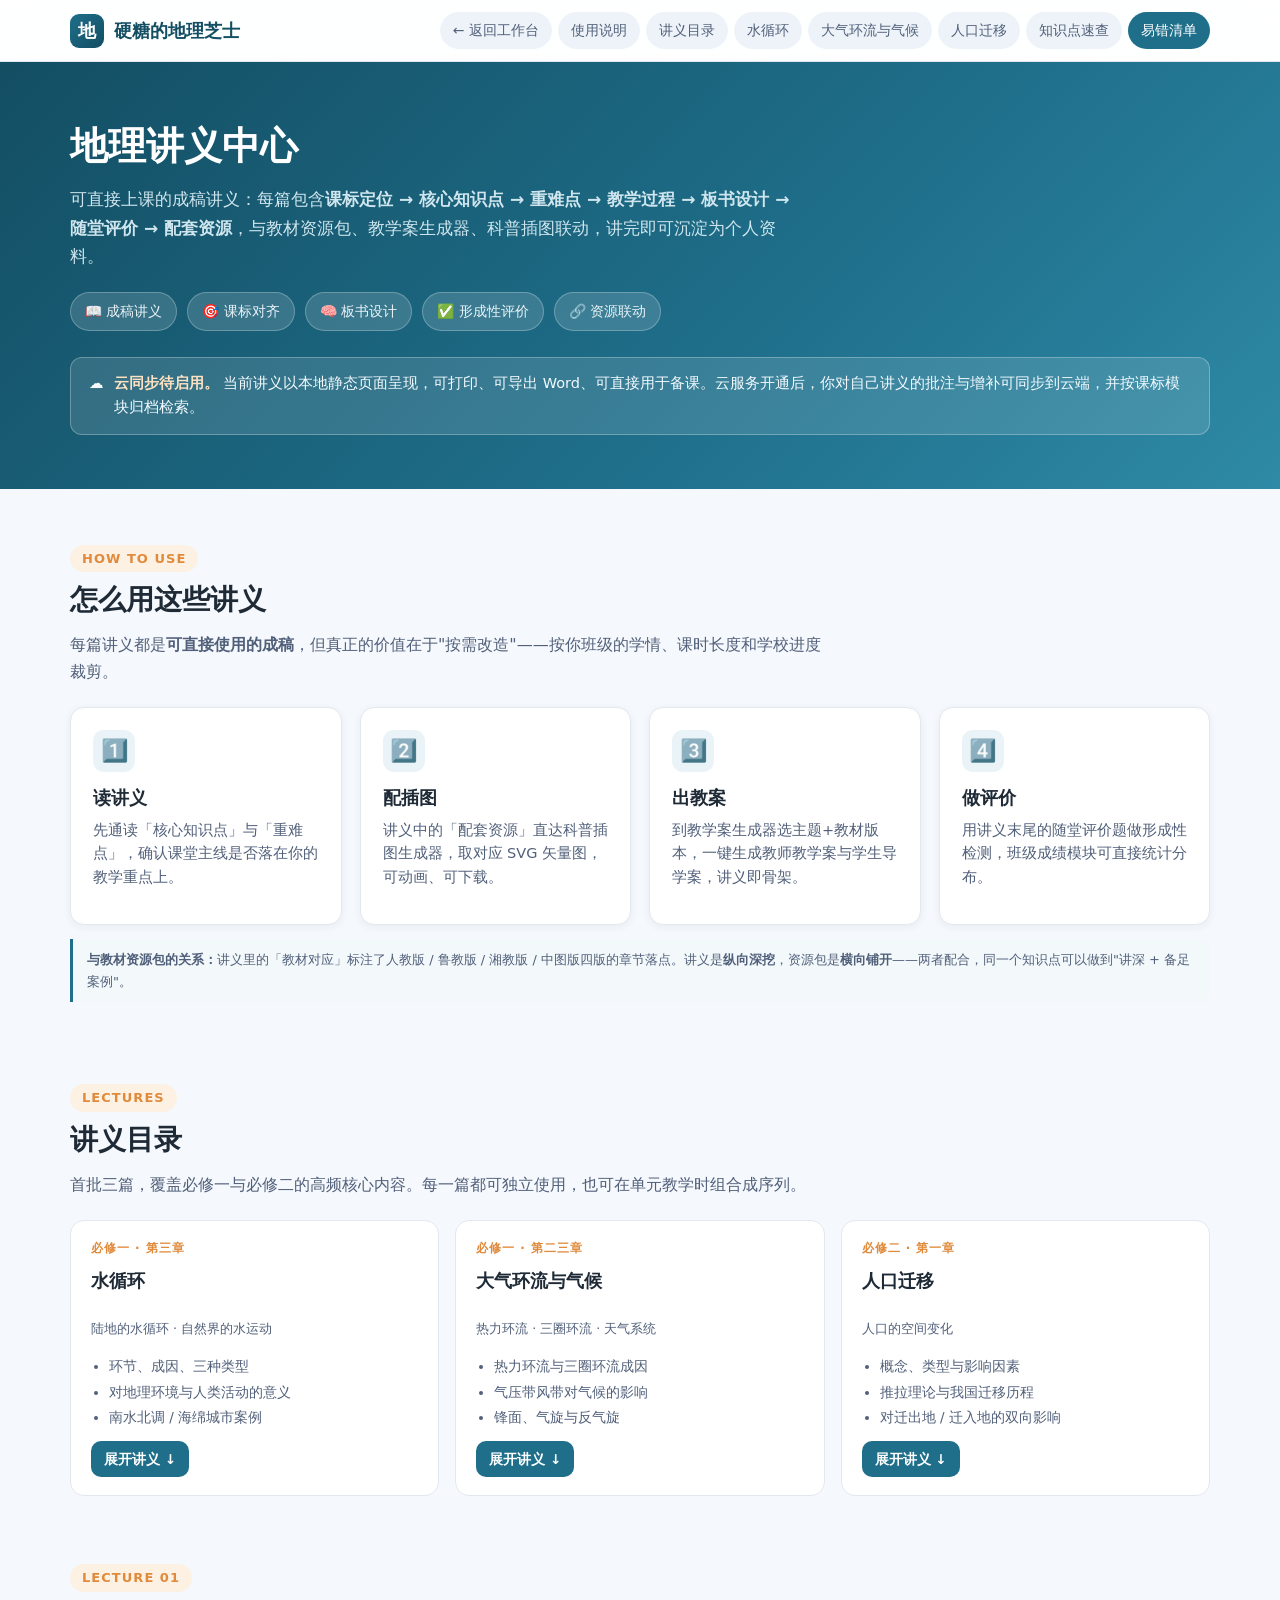
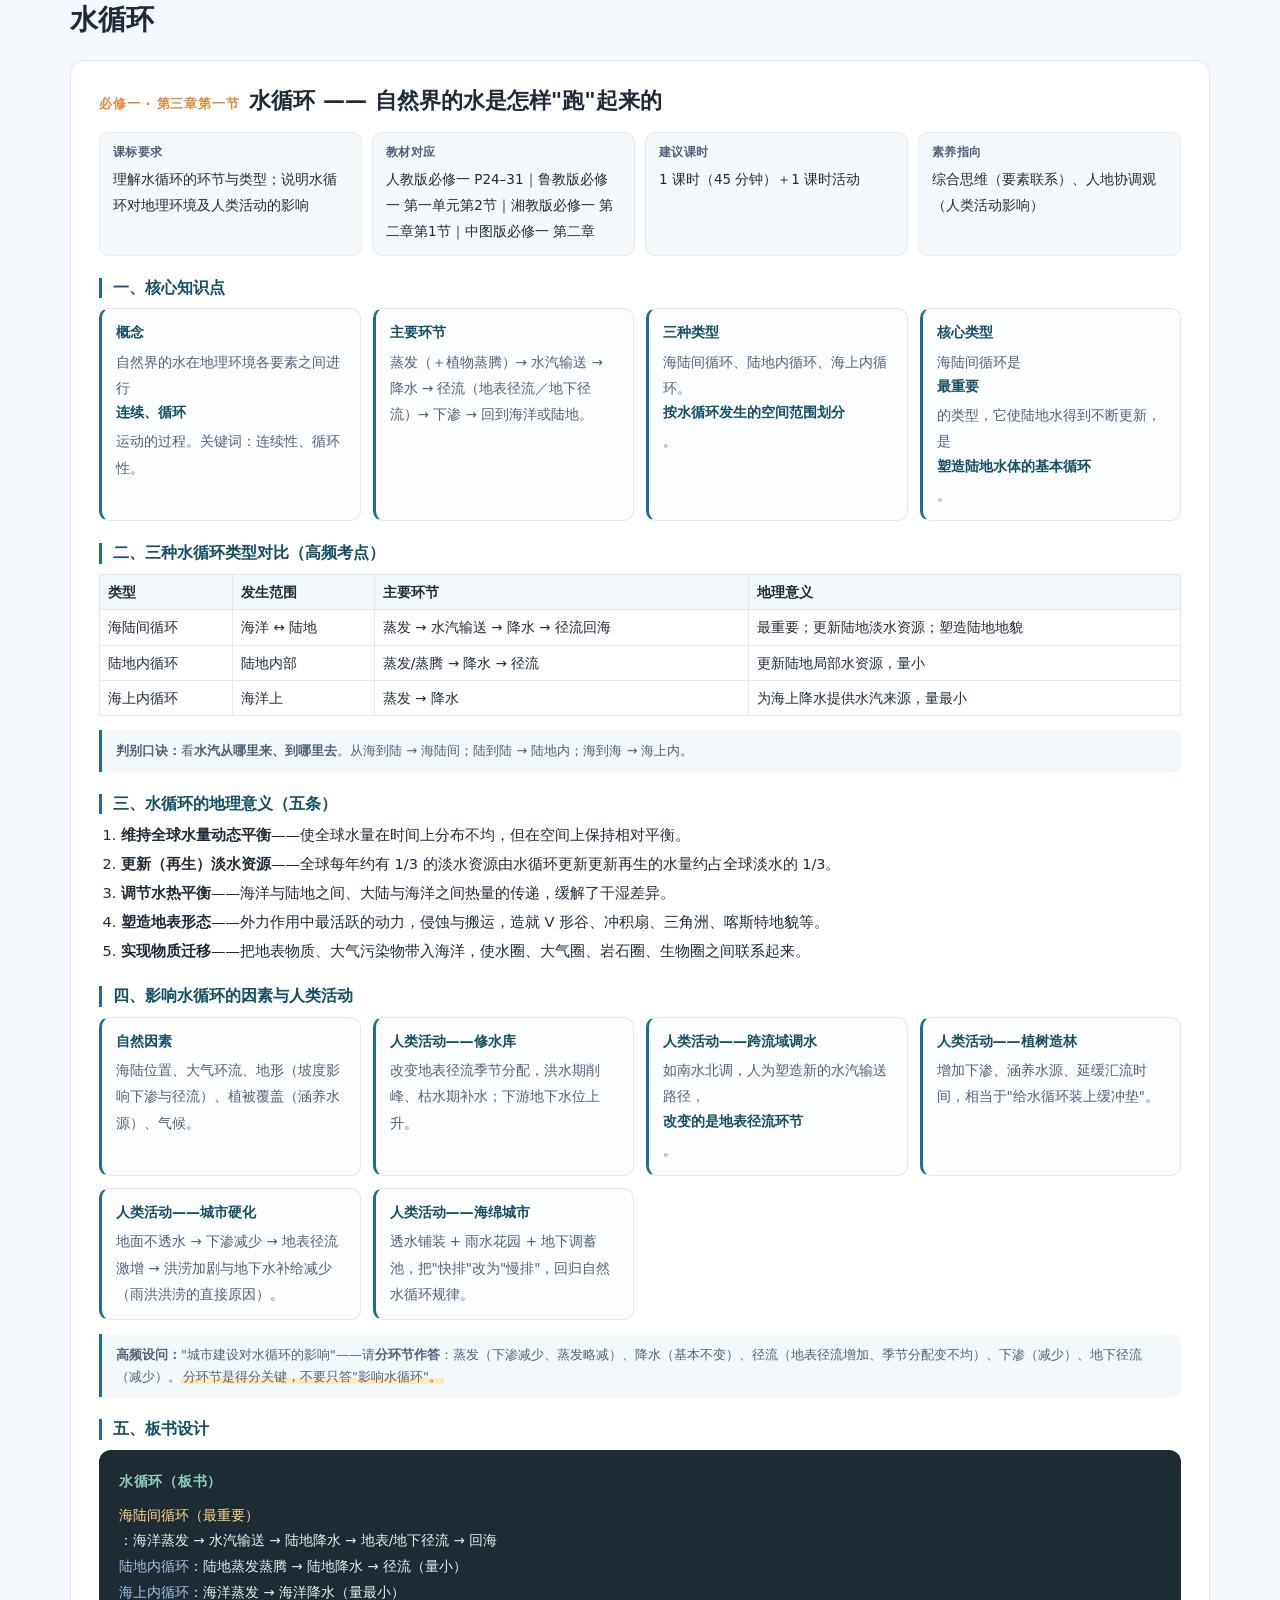
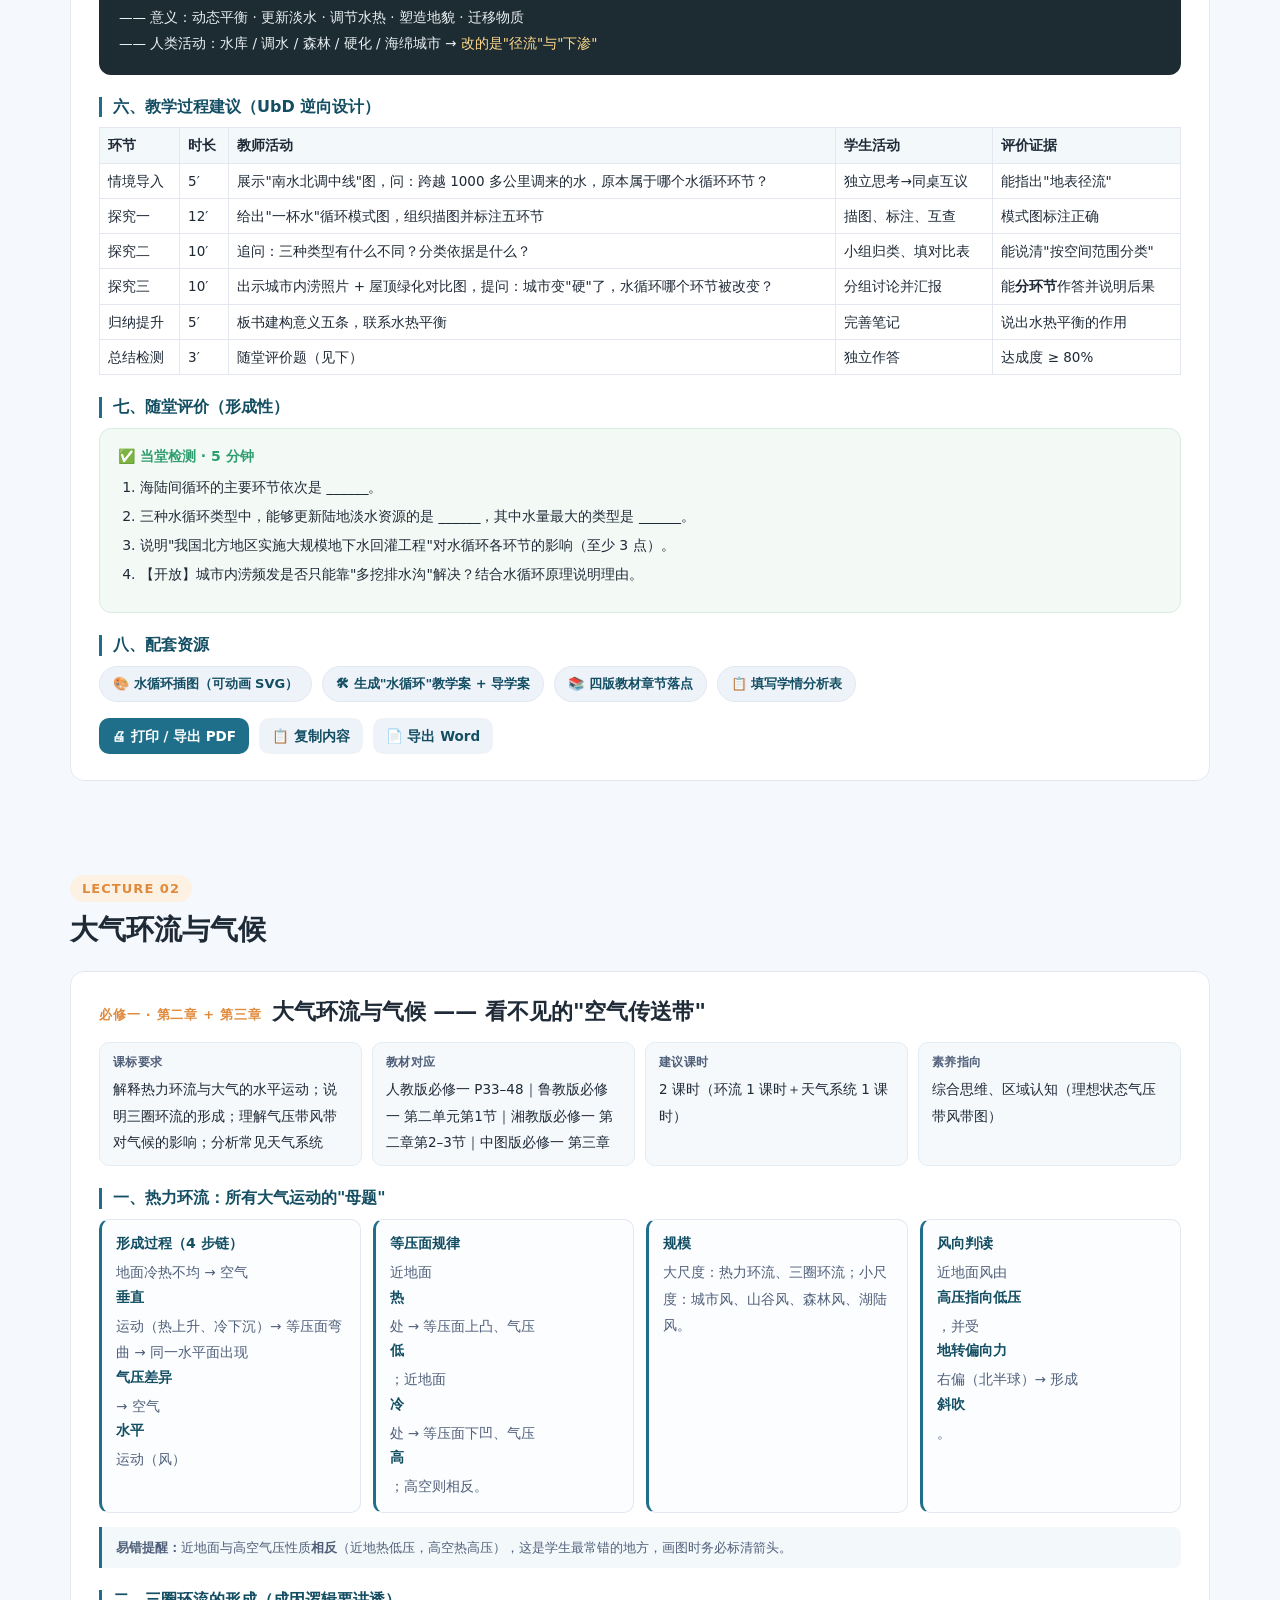
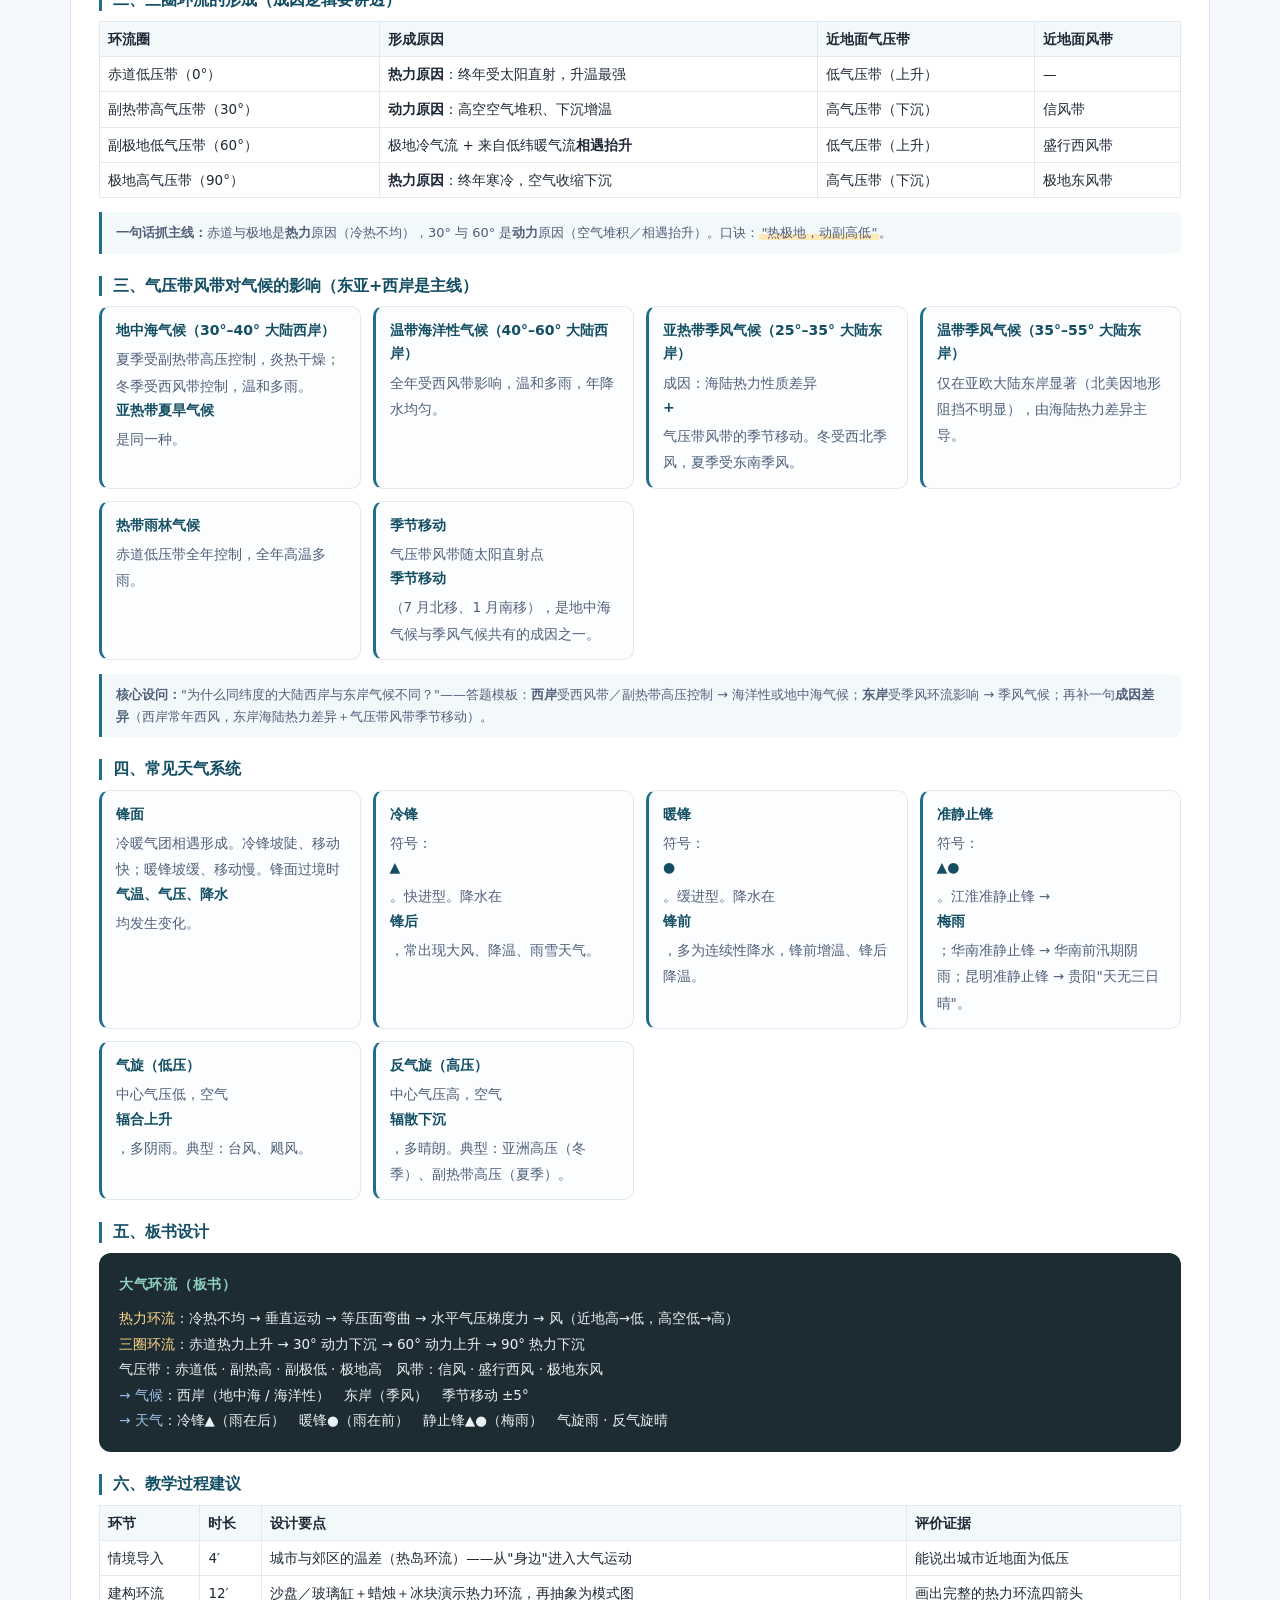
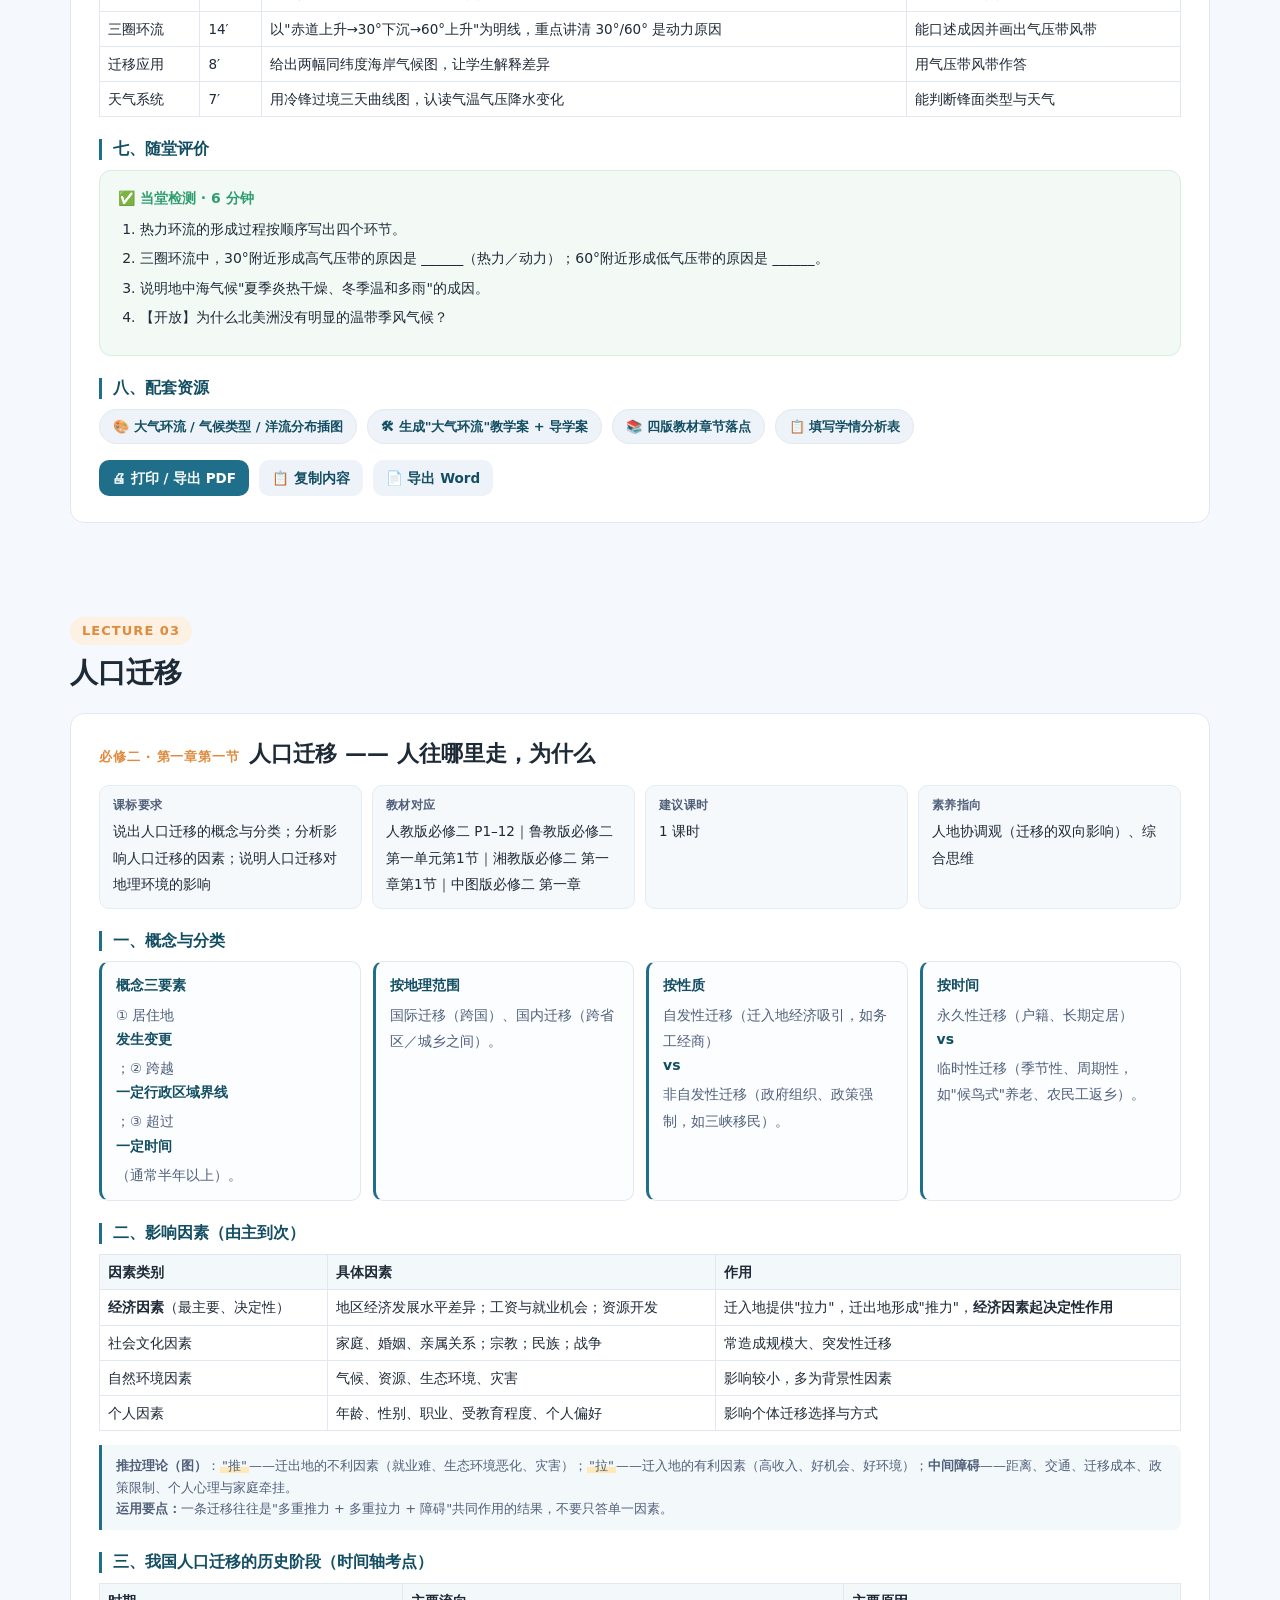
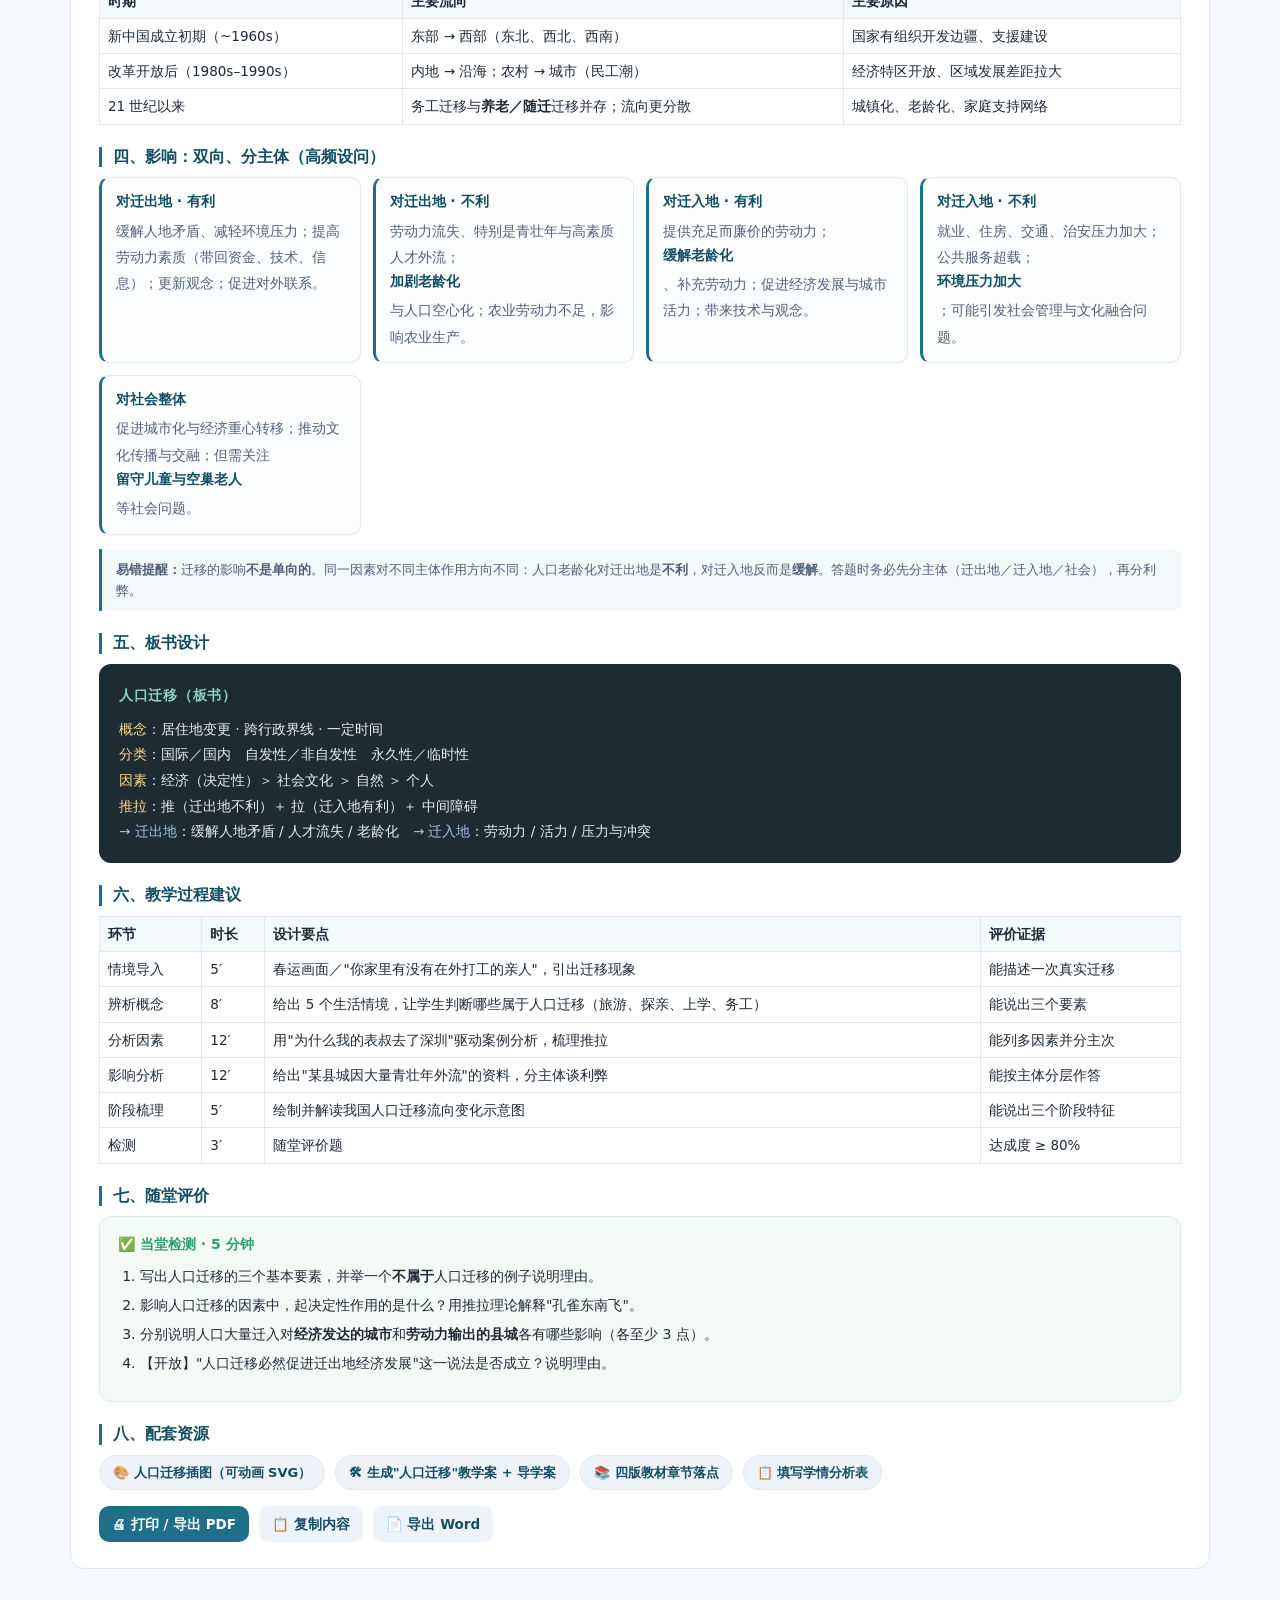
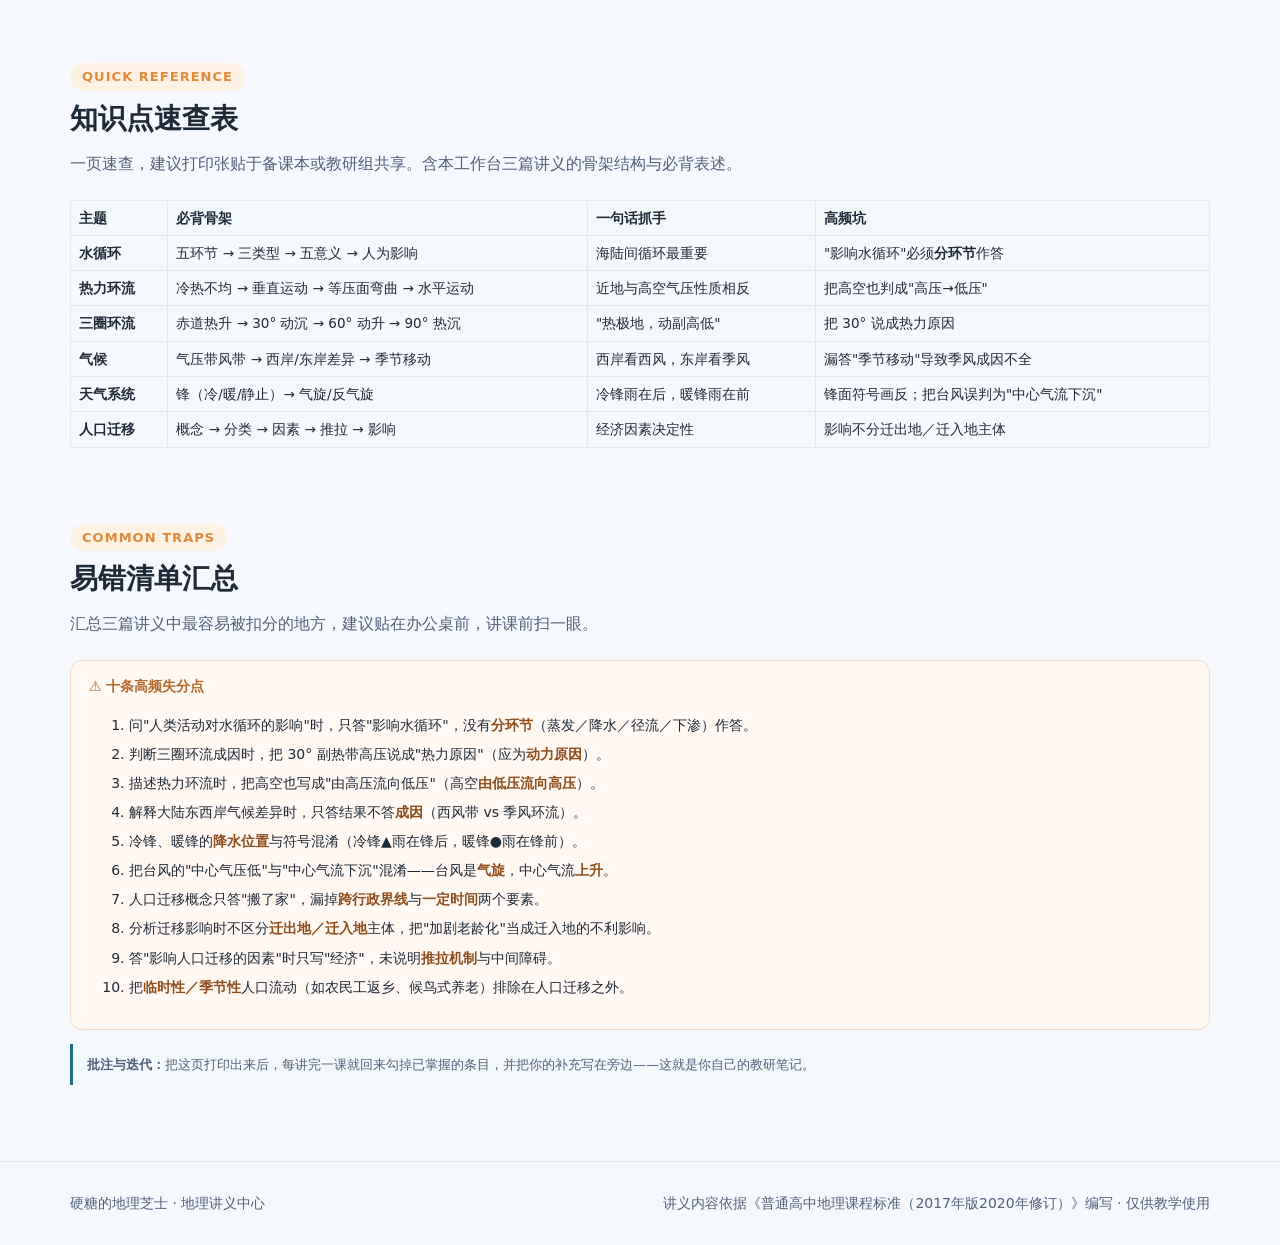
==== lecture-notes.html @ 5bf08afe "feat: 新增地理讲义中心页面（三篇成稿讲义 + 知识点速查 + 易错清单），接入主站导航" ====
<!DOCTYPE html>
<html lang="zh-CN">
<head>
<meta charset="UTF-8" />
<meta name="viewport" content="width=device-width, initial-scale=1.0" />
<title>地理讲义中心 · 硬糖的地理芝士</title>
<link rel="stylesheet" href="assets/style.css" />
</head>
<body>

<!-- ===== 顶栏 / 页内目录 ===== -->
<div class="topbar">
  <div class="topbar-inner">
    <div class="brand"><span class="logo">地</span> 硬糖的地理芝士</div>
    <nav class="toc">
      <a href="index.html" class="backlink">← 返回工作台</a>
      <a href="#how">使用说明</a>
      <a href="#list">讲义目录</a>
      <a href="#ln1">水循环</a>
      <a href="#ln2">大气环流与气候</a>
      <a href="#ln3">人口迁移</a>
      <a href="#quick">知识点速查</a>
      <a href="#traps">易错清单</a>
    </nav>
  </div>
</div>

<!-- ===== Hero ===== -->
<header class="hero">
  <div class="hero-inner">
    <h1>地理讲义中心</h1>
    <p>可直接上课的成稿讲义：每篇包含<b>课标定位 → 核心知识点 → 重难点 → 教学过程 → 板书设计 → 随堂评价 → 配套资源</b>，与教材资源包、教学案生成器、科普插图联动，讲完即可沉淀为个人资料。</p>
    <div class="hero-tags">
      <span>📖 成稿讲义</span><span>🎯 课标对齐</span><span>🧠 板书设计</span><span>✅ 形成性评价</span><span>🔗 资源联动</span>
    </div>
    <div class="cloud-banner">
      <span>☁️</span>
      <div><b>云同步待启用。</b> 当前讲义以本地静态页面呈现，可打印、可导出 Word、可直接用于备课。云服务开通后，你对自己讲义的批注与增补可同步到云端，并按课标模块归档检索。</div>
    </div>
  </div>
</header>

<main class="wrap">

<!-- ===== 使用说明 ===== -->
<section class="section" id="how">
  <div class="section-head">
    <div class="kicker">HOW TO USE</div>
    <h2>怎么用这些讲义</h2>
    <p>每篇讲义都是<b>可直接使用的成稿</b>，但真正的价值在于"按需改造"——按你班级的学情、课时长度和学校进度裁剪。</p>
  </div>
  <div class="grid grid-4">
    <div class="card"><div class="ic">1️⃣</div><h3>读讲义</h3><p>先通读「核心知识点」与「重难点」，确认课堂主线是否落在你的教学重点上。</p></div>
    <div class="card"><div class="ic">2️⃣</div><h3>配插图</h3><p>讲义中的「配套资源」直达科普插图生成器，取对应 SVG 矢量图，可动画、可下载。</p></div>
    <div class="card"><div class="ic">3️⃣</div><h3>出教案</h3><p>到教学案生成器选主题+教材版本，一键生成教师教学案与学生导学案，讲义即骨架。</p></div>
    <div class="card"><div class="ic">4️⃣</div><h3>做评价</h3><p>用讲义末尾的随堂评价题做形成性检测，班级成绩模块可直接统计分布。</p></div>
  </div>
  <div class="note">
    <b>与教材资源包的关系：</b>讲义里的「教材对应」标注了人教版 / 鲁教版 / 湘教版 / 中图版四版的章节落点。讲义是<b>纵向深挖</b>，资源包是<b>横向铺开</b>——两者配合，同一个知识点可以做到"讲深 + 备足案例"。
  </div>
</section>

<!-- ===== 讲义目录 ===== -->
<section class="section" id="list">
  <div class="section-head">
    <div class="kicker">LECTURES</div>
    <h2>讲义目录</h2>
    <p>首批三篇，覆盖必修一与必修二的高频核心内容。每一篇都可独立使用，也可在单元教学时组合成序列。</p>
  </div>
  <div class="ln-grid">
    <div class="ln-card">
      <div class="ln-no">必修一 · 第三章</div>
      <h3>水循环</h3>
      <div class="ln-meta">陆地的水循环 · 自然界的水运动</div>
      <ul>
        <li>环节、成因、三种类型</li>
        <li>对地理环境与人类活动的意义</li>
        <li>南水北调 / 海绵城市案例</li>
      </ul>
      <div class="row"><a class="btn sm" href="#ln1">展开讲义 ↓</a></div>
    </div>
    <div class="ln-card">
      <div class="ln-no">必修一 · 第二三章</div>
      <h3>大气环流与气候</h3>
      <div class="ln-meta">热力环流 · 三圈环流 · 天气系统</div>
      <ul>
        <li>热力环流与三圈环流成因</li>
        <li>气压带风带对气候的影响</li>
        <li>锋面、气旋与反气旋</li>
      </ul>
      <div class="row"><a class="btn sm" href="#ln2">展开讲义 ↓</a></div>
    </div>
    <div class="ln-card">
      <div class="ln-no">必修二 · 第一章</div>
      <h3>人口迁移</h3>
      <div class="ln-meta">人口的空间变化</div>
      <ul>
        <li>概念、类型与影响因素</li>
        <li>推拉理论与我国迁移历程</li>
        <li>对迁出地 / 迁入地的双向影响</li>
      </ul>
      <div class="row"><a class="btn sm" href="#ln3">展开讲义 ↓</a></div>
    </div>
  </div>
</section>

<!-- ===== 讲义一：水循环 ===== -->
<section class="section" id="ln1">
  <div class="section-head">
    <div class="kicker">LECTURE 01</div>
    <h2>水循环</h2>
  </div>

  <article class="ln-article" id="ln1-body">
    <h3><span class="no">必修一 · 第三章第一节</span> 水循环 —— 自然界的水是怎样"跑"起来的</h3>

    <div class="ln-meta">
      <div><b>课标要求</b><span>理解水循环的环节与类型；说明水循环对地理环境及人类活动的影响</span></div>
      <div><b>教材对应</b><span>人教版必修一 P24–31｜鲁教版必修一 第一单元第2节｜湘教版必修一 第二章第1节｜中图版必修一 第二章</span></div>
      <div><b>建议课时</b><span>1 课时（45 分钟）＋1 课时活动</span></div>
      <div><b>素养指向</b><span>综合思维（要素联系）、人地协调观（人类活动影响）</span></div>
    </div>

    <h4>一、核心知识点</h4>
    <div class="kp">
      <div><b>概念</b><span>自然界的水在地理环境各要素之间进行<b>连续、循环</b>运动的过程。关键词：连续性、循环性。</span></div>
      <div><b>主要环节</b><span>蒸发（＋植物蒸腾）→ 水汽输送 → 降水 → 径流（地表径流／地下径流）→ 下渗 → 回到海洋或陆地。</span></div>
      <div><b>三种类型</b><span>海陆间循环、陆地内循环、海上内循环。<b>按水循环发生的空间范围划分</b>。</span></div>
      <div><b>核心类型</b><span>海陆间循环是<b>最重要</b>的类型，它使陆地水得到不断更新，是<b>塑造陆地水体的基本循环</b>。</span></div>
    </div>

    <h4>二、三种水循环类型对比（高频考点）</h4>
    <table class="tbl">
      <thead><tr><th>类型</th><th>发生范围</th><th>主要环节</th><th>地理意义</th></tr></thead>
      <tbody>
        <tr><td>海陆间循环</td><td>海洋 ↔ 陆地</td><td>蒸发 → 水汽输送 → 降水 → 径流回海</td><td>最重要；更新陆地淡水资源；塑造陆地地貌</td></tr>
        <tr><td>陆地内循环</td><td>陆地内部</td><td>蒸发/蒸腾 → 降水 → 径流</td><td>更新陆地局部水资源，量小</td></tr>
        <tr><td>海上内循环</td><td>海洋上</td><td>蒸发 → 降水</td><td>为海上降水提供水汽来源，量最小</td></tr>
      </tbody>
    </table>
    <div class="note">
      <b>判别口诀：</b>看<b>水汽从哪里来、到哪里去</b>。从海到陆 → 海陆间；陆到陆 → 陆地内；海到海 → 海上内。
    </div>

    <h4>三、水循环的地理意义（五条）</h4>
    <ol>
      <li><b>维持全球水量动态平衡</b>——使全球水量在时间上分布不均，但在空间上保持相对平衡。</li>
      <li><b>更新（再生）淡水资源</b>——全球每年约有 1/3 的淡水资源由水循环更新更新再生的水量约占全球淡水的 1/3。</li>
      <li><b>调节水热平衡</b>——海洋与陆地之间、大陆与海洋之间热量的传递，缓解了干湿差异。</li>
      <li><b>塑造地表形态</b>——外力作用中最活跃的动力，侵蚀与搬运，造就 V 形谷、冲积扇、三角洲、喀斯特地貌等。</li>
      <li><b>实现物质迁移</b>——把地表物质、大气污染物带入海洋，使水圈、大气圈、岩石圈、生物圈之间联系起来。</li>
    </ol>

    <h4>四、影响水循环的因素与人类活动</h4>
    <div class="kp">
      <div><b>自然因素</b><span>海陆位置、大气环流、地形（坡度影响下渗与径流）、植被覆盖（涵养水源）、气候。</span></div>
      <div><b>人类活动——修水库</b><span>改变地表径流季节分配，洪水期削峰、枯水期补水；下游地下水位上升。</span></div>
      <div><b>人类活动——跨流域调水</b><span>如南水北调，人为塑造新的水汽输送路径，<b>改变的是地表径流环节</b>。</span></div>
      <div><b>人类活动——植树造林</b><span>增加下渗、涵养水源、延缓汇流时间，相当于"给水循环装上缓冲垫"。</span></div>
      <div><b>人类活动——城市硬化</b><span>地面不透水 → 下渗减少 → 地表径流激增 → 洪涝加剧与地下水补给减少（雨洪洪涝的直接原因）。</span></div>
      <div><b>人类活动——海绵城市</b><span>透水铺装 + 雨水花园 + 地下调蓄池，把"快排"改为"慢排"，回归自然水循环规律。</span></div>
    </div>
    <div class="note">
      <b>高频设问：</b>"城市建设对水循环的影响"——请<b>分环节作答</b>：蒸发（下渗减少、蒸发略减）、降水（基本不变）、径流（地表径流增加、季节分配变不均）、下渗（减少）、地下径流（减少）。<span class="hl">分环节是得分关键，不要只答"影响水循环"。</span>
    </div>

    <h4>五、板书设计</h4>
    <div class="board">
      <div class="bd-title">水循环（板书）</div>
      <div class="bd-mid">海陆间循环（最重要）</div>：海洋蒸发 → 水汽输送 → 陆地降水 → 地表/地下径流 → 回海<br>
      <span class="bd-side">陆地内循环</span>：陆地蒸发蒸腾 → 陆地降水 → 径流（量小）<br>
      <span class="bd-side">海上内循环</span>：海洋蒸发 → 海洋降水（量最小）<br>
      —— 意义：动态平衡 · 更新淡水 · 调节水热 · 塑造地貌 · 迁移物质<br>
      —— 人类活动：水库 / 调水 / 森林 / 硬化 / 海绵城市 → <span class="bd-mid">改的是"径流"与"下渗"</span>
    </div>

    <h4>六、教学过程建议（UbD 逆向设计）</h4>
    <table class="tbl">
      <thead><tr><th>环节</th><th>时长</th><th>教师活动</th><th>学生活动</th><th>评价证据</th></tr></thead>
      <tbody>
        <tr><td>情境导入</td><td>5′</td><td>展示"南水北调中线"图，问：跨越 1000 多公里调来的水，原本属于哪个水循环环节？</td><td>独立思考→同桌互议</td><td>能指出"地表径流"</td></tr>
        <tr><td>探究一</td><td>12′</td><td>给出"一杯水"循环模式图，组织描图并标注五环节</td><td>描图、标注、互查</td><td>模式图标注正确</td></tr>
        <tr><td>探究二</td><td>10′</td><td>追问：三种类型有什么不同？分类依据是什么？</td><td>小组归类、填对比表</td><td>能说清"按空间范围分类"</td></tr>
        <tr><td>探究三</td><td>10′</td><td>出示城市内涝照片 + 屋顶绿化对比图，提问：城市变"硬"了，水循环哪个环节被改变？</td><td>分组讨论并汇报</td><td>能<b>分环节</b>作答并说明后果</td></tr>
        <tr><td>归纳提升</td><td>5′</td><td>板书建构意义五条，联系水热平衡</td><td>完善笔记</td><td>说出水热平衡的作用</td></tr>
        <tr><td>总结检测</td><td>3′</td><td>随堂评价题（见下）</td><td>独立作答</td><td>达成度 ≥ 80%</td></tr>
      </tbody>
    </table>

    <h4>七、随堂评价（形成性）</h4>
    <div class="quiz">
      <div class="qt">✅ 当堂检测 · 5 分钟</div>
      <ol>
        <li>海陆间循环的主要环节依次是 ______。</li>
        <li>三种水循环类型中，能够更新陆地淡水资源的是 ______，其中水量最大的类型是 ______。</li>
        <li>说明"我国北方地区实施大规模地下水回灌工程"对水循环各环节的影响（至少 3 点）。</li>
        <li>【开放】城市内涝频发是否只能靠"多挖排水沟"解决？结合水循环原理说明理由。</li>
      </ol>
    </div>

    <h4>八、配套资源</h4>
    <div class="reslink">
      <a href="science-illustration.html">🎨 水循环插图（可动画 SVG）</a>
      <a href="lesson-planner.html">🛠 生成"水循环"教学案 + 导学案</a>
      <a href="textbooks.html">📚 四版教材章节落点</a>
      <a href="index.html">📋 填写学情分析表</a>
    </div>

    <div class="row" style="margin-top:16px">
      <button class="btn sm" type="button" onclick="printTemplate('ln1-body')">🖨 打印 / 导出 PDF</button>
      <button class="btn ghost sm" type="button" onclick="copyTemplate('ln1-body')">📋 复制内容</button>
      <button class="btn ghost sm" type="button" onclick="exportDoc('ln1-body', '水循环讲义')">📄 导出 Word</button>
    </div>
  </article>
</section>

<!-- ===== 讲义二：大气环流与气候 ===== -->
<section class="section" id="ln2">
  <div class="section-head">
    <div class="kicker">LECTURE 02</div>
    <h2>大气环流与气候</h2>
  </div>

  <article class="ln-article" id="ln2-body">
    <h3><span class="no">必修一 · 第二章 + 第三章</span> 大气环流与气候 —— 看不见的"空气传送带"</h3>

    <div class="ln-meta">
      <div><b>课标要求</b><span>解释热力环流与大气的水平运动；说明三圈环流的形成；理解气压带风带对气候的影响；分析常见天气系统</span></div>
      <div><b>教材对应</b><span>人教版必修一 P33–48｜鲁教版必修一 第二单元第1节｜湘教版必修一 第二章第2–3节｜中图版必修一 第三章</span></div>
      <div><b>建议课时</b><span>2 课时（环流 1 课时＋天气系统 1 课时）</span></div>
      <div><b>素养指向</b><span>综合思维、区域认知（理想状态气压带风带图）</span></div>
    </div>

    <h4>一、热力环流：所有大气运动的"母题"</h4>
    <div class="kp">
      <div><b>形成过程（4 步链）</b><span>地面冷热不均 → 空气<b>垂直</b>运动（热上升、冷下沉）→ 等压面弯曲 → 同一水平面出现<b>气压差异</b> → 空气<b>水平</b>运动（风）</span></div>
      <div><b>等压面规律</b><span>近地面<b>热</b>处 → 等压面上凸、气压<b>低</b>；近地面<b>冷</b>处 → 等压面下凹、气压<b>高</b>；高空则相反。</span></div>
      <div><b>规模</b><span>大尺度：热力环流、三圈环流；小尺度：城市风、山谷风、森林风、湖陆风。</span></div>
      <div><b>风向判读</b><span>近地面风由<b>高压指向低压</b>，并受<b>地转偏向力</b>右偏（北半球）→ 形成<b>斜吹</b>。</span></div>
    </div>
    <div class="note">
      <b>易错提醒：</b>近地面与高空气压性质<b>相反</b>（近地热低压，高空热高压），这是学生最常错的地方，画图时务必标清箭头。
    </div>

    <h4>二、三圈环流的形成（成因逻辑要讲透）</h4>
    <table class="tbl">
      <thead><tr><th>环流圈</th><th>形成原因</th><th>近地面气压带</th><th>近地面风带</th></tr></thead>
      <tbody>
        <tr><td>赤道低压带（0°）</td><td><b>热力原因</b>：终年受太阳直射，升温最强</td><td>低气压带（上升）</td><td>—</td></tr>
        <tr><td>副热带高气压带（30°）</td><td><b>动力原因</b>：高空空气堆积、下沉增温</td><td>高气压带（下沉）</td><td>信风带</td></tr>
        <tr><td>副极地低气压带（60°）</td><td>极地冷气流 + 来自低纬暖气流<b>相遇抬升</b></td><td>低气压带（上升）</td><td>盛行西风带</td></tr>
        <tr><td>极地高气压带（90°）</td><td><b>热力原因</b>：终年寒冷，空气收缩下沉</td><td>高气压带（下沉）</td><td>极地东风带</td></tr>
      </tbody>
    </table>
    <div class="note">
      <b>一句话抓主线：</b>赤道与极地是<b>热力</b>原因（冷热不均），30° 与 60° 是<b>动力</b>原因（空气堆积／相遇抬升）。口诀：<span class="hl">"热极地，动副高低"</span>。
    </div>

    <h4>三、气压带风带对气候的影响（东亚+西岸是主线）</h4>
    <div class="kp">
      <div><b>地中海气候（30°–40° 大陆西岸）</b><span>夏季受副热带高压控制，炎热干燥；冬季受西风带控制，温和多雨。<b>亚热带夏旱气候</b>是同一种。</span></div>
      <div><b>温带海洋性气候（40°–60° 大陆西岸）</b><span>全年受西风带影响，温和多雨，年降水均匀。</span></div>
      <div><b>亚热带季风气候（25°–35° 大陆东岸）</b><span>成因：海陆热力性质差异<b>+</b>气压带风带的季节移动。冬受西北季风，夏季受东南季风。</span></div>
      <div><b>温带季风气候（35°–55° 大陆东岸）</b><span>仅在亚欧大陆东岸显著（北美因地形阻挡不明显），由海陆热力差异主导。</span></div>
      <div><b>热带雨林气候</b><span>赤道低压带全年控制，全年高温多雨。</span></div>
      <div><b>季节移动</b><span>气压带风带随太阳直射点<b>季节移动</b>（7 月北移、1 月南移），是地中海气候与季风气候共有的成因之一。</span></div>
    </div>
    <div class="note">
      <b>核心设问：</b>"为什么同纬度的大陆西岸与东岸气候不同？"——答题模板：<b>西岸</b>受西风带／副热带高压控制 → 海洋性或地中海气候；<b>东岸</b>受季风环流影响 → 季风气候；再补一句<b>成因差异</b>（西岸常年西风，东岸海陆热力差异＋气压带风带季节移动）。
    </div>

    <h4>四、常见天气系统</h4>
    <div class="kp">
      <div><b>锋面</b><span>冷暖气团相遇形成。冷锋坡陡、移动快；暖锋坡缓、移动慢。锋面过境时<b>气温、气压、降水</b>均发生变化。</span></div>
      <div><b>冷锋</b><span>符号：<b>▲</b>。快进型。降水在<b>锋后</b>，常出现大风、降温、雨雪天气。</span></div>
      <div><b>暖锋</b><span>符号：<b>●</b>。缓进型。降水在<b>锋前</b>，多为连续性降水，锋前增温、锋后降温。</span></div>
      <div><b>准静止锋</b><span>符号：<b>▲●</b>。江淮准静止锋 → <b>梅雨</b>；华南准静止锋 → 华南前汛期阴雨；昆明准静止锋 → 贵阳"天无三日晴"。</span></div>
      <div><b>气旋（低压）</b><span>中心气压低，空气<b>辐合上升</b>，多阴雨。典型：台风、飓风。</span></div>
      <div><b>反气旋（高压）</b><span>中心气压高，空气<b>辐散下沉</b>，多晴朗。典型：亚洲高压（冬季）、副热带高压（夏季）。</span></div>
    </div>

    <h4>五、板书设计</h4>
    <div class="board">
      <div class="bd-title">大气环流（板书）</div>
      <span class="bd-mid">热力环流</span>：冷热不均 → 垂直运动 → 等压面弯曲 → 水平气压梯度力 → 风（近地高→低，高空低→高）<br>
      <span class="bd-mid">三圈环流</span>：赤道热力上升 → 30° 动力下沉 → 60° 动力上升 → 90° 热力下沉<br>
      气压带：赤道低 · 副热高 · 副极低 · 极地高　风带：信风 · 盛行西风 · 极地东风<br>
      <span class="bd-side">→ 气候</span>：西岸（地中海 / 海洋性）　东岸（季风）　季节移动 ±5°<br>
      <span class="bd-side">→ 天气</span>：冷锋▲（雨在后）　暖锋●（雨在前）　静止锋▲●（梅雨）　气旋雨 · 反气旋晴
    </div>

    <h4>六、教学过程建议</h4>
    <table class="tbl">
      <thead><tr><th>环节</th><th>时长</th><th>设计要点</th><th>评价证据</th></tr></thead>
      <tbody>
        <tr><td>情境导入</td><td>4′</td><td>城市与郊区的温差（热岛环流）——从"身边"进入大气运动</td><td>能说出城市近地面为低压</td></tr>
        <tr><td>建构环流</td><td>12′</td><td>沙盘／玻璃缸＋蜡烛＋冰块演示热力环流，再抽象为模式图</td><td>画出完整的热力环流四箭头</td></tr>
        <tr><td>三圈环流</td><td>14′</td><td>以"赤道上升→30°下沉→60°上升"为明线，重点讲清 30°/60° 是动力原因</td><td>能口述成因并画出气压带风带</td></tr>
        <tr><td>迁移应用</td><td>8′</td><td>给出两幅同纬度海岸气候图，让学生解释差异</td><td>用气压带风带作答</td></tr>
        <tr><td>天气系统</td><td>7′</td><td>用冷锋过境三天曲线图，认读气温气压降水变化</td><td>能判断锋面类型与天气</td></tr>
      </tbody>
    </table>

    <h4>七、随堂评价</h4>
    <div class="quiz">
      <div class="qt">✅ 当堂检测 · 6 分钟</div>
      <ol>
        <li>热力环流的形成过程按顺序写出四个环节。</li>
        <li>三圈环流中，30°附近形成高气压带的原因是 ______（热力／动力）；60°附近形成低气压带的原因是 ______。</li>
        <li>说明地中海气候"夏季炎热干燥、冬季温和多雨"的成因。</li>
        <li>【开放】为什么北美洲没有明显的温带季风气候？</li>
      </ol>
    </div>

    <h4>八、配套资源</h4>
    <div class="reslink">
      <a href="science-illustration.html">🎨 大气环流 / 气候类型 / 洋流分布插图</a>
      <a href="lesson-planner.html">🛠 生成"大气环流"教学案 + 导学案</a>
      <a href="textbooks.html">📚 四版教材章节落点</a>
      <a href="index.html">📋 填写学情分析表</a>
    </div>

    <div class="row" style="margin-top:16px">
      <button class="btn sm" type="button" onclick="printTemplate('ln2-body')">🖨 打印 / 导出 PDF</button>
      <button class="btn ghost sm" type="button" onclick="copyTemplate('ln2-body')">📋 复制内容</button>
      <button class="btn ghost sm" type="button" onclick="exportDoc('ln2-body', '大气环流与气候讲义')">📄 导出 Word</button>
    </div>
  </article>
</section>

<!-- ===== 讲义三：人口迁移 ===== -->
<section class="section" id="ln3">
  <div class="section-head">
    <div class="kicker">LECTURE 03</div>
    <h2>人口迁移</h2>
  </div>

  <article class="ln-article" id="ln3-body">
    <h3><span class="no">必修二 · 第一章第一节</span> 人口迁移 —— 人往哪里走，为什么</h3>

    <div class="ln-meta">
      <div><b>课标要求</b><span>说出人口迁移的概念与分类；分析影响人口迁移的因素；说明人口迁移对地理环境的影响</span></div>
      <div><b>教材对应</b><span>人教版必修二 P1–12｜鲁教版必修二 第一单元第1节｜湘教版必修二 第一章第1节｜中图版必修二 第一章</span></div>
      <div><b>建议课时</b><span>1 课时</span></div>
      <div><b>素养指向</b><span>人地协调观（迁移的双向影响）、综合思维</span></div>
    </div>

    <h4>一、概念与分类</h4>
    <div class="kp">
      <div><b>概念三要素</b><span>① 居住地<b>发生变更</b>；② 跨越<b>一定行政区域界线</b>；③ 超过<b>一定时间</b>（通常半年以上）。</span></div>
      <div><b>按地理范围</b><span>国际迁移（跨国）、国内迁移（跨省区／城乡之间）。</span></div>
      <div><b>按性质</b><span>自发性迁移（迁入地经济吸引，如务工经商）<b>vs</b> 非自发性迁移（政府组织、政策强制，如三峡移民）。</span></div>
      <div><b>按时间</b><span>永久性迁移（户籍、长期定居）<b>vs</b> 临时性迁移（季节性、周期性，如"候鸟式"养老、农民工返乡）。</span></div>
    </div>

    <h4>二、影响因素（由主到次）</h4>
    <table class="tbl">
      <thead><tr><th>因素类别</th><th>具体因素</th><th>作用</th></tr></thead>
      <tbody>
        <tr><td><b>经济因素</b>（最主要、决定性）</td><td>地区经济发展水平差异；工资与就业机会；资源开发</td><td>迁入地提供"拉力"，迁出地形成"推力"，<b>经济因素起决定性作用</b></td></tr>
        <tr><td>社会文化因素</td><td>家庭、婚姻、亲属关系；宗教；民族；战争</td><td>常造成规模大、突发性迁移</td></tr>
        <tr><td>自然环境因素</td><td>气候、资源、生态环境、灾害</td><td>影响较小，多为背景性因素</td></tr>
        <tr><td>个人因素</td><td>年龄、性别、职业、受教育程度、个人偏好</td><td>影响个体迁移选择与方式</td></tr>
      </tbody>
    </table>
    <div class="note">
      <b>推拉理论（图）</b>：<span class="hl">"推"</span>——迁出地的不利因素（就业难、生态环境恶化、灾害）；<span class="hl">"拉"</span>——迁入地的有利因素（高收入、好机会、好环境）；<b>中间障碍</b>——距离、交通、迁移成本、政策限制、个人心理与家庭牵挂。<br>
      <b>运用要点：</b>一条迁移往往是"多重推力 + 多重拉力 + 障碍"共同作用的结果，不要只答单一因素。
    </div>

    <h4>三、我国人口迁移的历史阶段（时间轴考点）</h4>
    <table class="tbl">
      <thead><tr><th>时期</th><th>主要流向</th><th>主要原因</th></tr></thead>
      <tbody>
        <tr><td>新中国成立初期（~1960s）</td><td>东部 → 西部（东北、西北、西南）</td><td>国家有组织开发边疆、支援建设</td></tr>
        <tr><td>改革开放后（1980s–1990s）</td><td>内地 → 沿海；农村 → 城市（民工潮）</td><td>经济特区开放、区域发展差距拉大</td></tr>
        <tr><td>21 世纪以来</td><td>务工迁移与<b>养老／随迁</b>迁移并存；流向更分散</td><td>城镇化、老龄化、家庭支持网络</td></tr>
      </tbody>
    </table>

    <h4>四、影响：双向、分主体（高频设问）</h4>
    <div class="kp">
      <div><b>对迁出地 · 有利</b><span>缓解人地矛盾、减轻环境压力；提高劳动力素质（带回资金、技术、信息）；更新观念；促进对外联系。</span></div>
      <div><b>对迁出地 · 不利</b><span>劳动力流失、特别是青壮年与高素质人才外流；<b>加剧老龄化</b>与人口空心化；农业劳动力不足，影响农业生产。</span></div>
      <div><b>对迁入地 · 有利</b><span>提供充足而廉价的劳动力；<b>缓解老龄化</b>、补充劳动力；促进经济发展与城市活力；带来技术与观念。</span></div>
      <div><b>对迁入地 · 不利</b><span>就业、住房、交通、治安压力加大；公共服务超载；<b>环境压力加大</b>；可能引发社会管理与文化融合问题。</span></div>
      <div><b>对社会整体</b><span>促进城市化与经济重心转移；推动文化传播与交融；但需关注<b>留守儿童与空巢老人</b>等社会问题。</span></div>
    </div>
    <div class="note">
      <b>易错提醒：</b>迁移的影响<b>不是单向的</b>。同一因素对不同主体作用方向不同：人口老龄化对迁出地是<b>不利</b>，对迁入地反而是<b>缓解</b>。答题时务必先分主体（迁出地／迁入地／社会），再分利弊。
    </div>

    <h4>五、板书设计</h4>
    <div class="board">
      <div class="bd-title">人口迁移（板书）</div>
      <span class="bd-mid">概念</span>：居住地变更 · 跨行政界线 · 一定时间<br>
      <span class="bd-mid">分类</span>：国际／国内　自发性／非自发性　永久性／临时性<br>
      <span class="bd-mid">因素</span>：经济（决定性）＞ 社会文化 ＞ 自然 ＞ 个人<br>
      <span class="bd-mid">推拉</span>：推（迁出地不利）＋ 拉（迁入地有利）＋ 中间障碍<br>
      <span class="bd-side">→ 迁出地</span>：缓解人地矛盾 / 人才流失 / 老龄化　<span class="bd-side">→ 迁入地</span>：劳动力 / 活力 / 压力与冲突
    </div>

    <h4>六、教学过程建议</h4>
    <table class="tbl">
      <thead><tr><th>环节</th><th>时长</th><th>设计要点</th><th>评价证据</th></tr></thead>
      <tbody>
        <tr><td>情境导入</td><td>5′</td><td>春运画面／"你家里有没有在外打工的亲人"，引出迁移现象</td><td>能描述一次真实迁移</td></tr>
        <tr><td>辨析概念</td><td>8′</td><td>给出 5 个生活情境，让学生判断哪些属于人口迁移（旅游、探亲、上学、务工）</td><td>能说出三个要素</td></tr>
        <tr><td>分析因素</td><td>12′</td><td>用"为什么我的表叔去了深圳"驱动案例分析，梳理推拉</td><td>能列多因素并分主次</td></tr>
        <tr><td>影响分析</td><td>12′</td><td>给出"某县城因大量青壮年外流"的资料，分主体谈利弊</td><td>能按主体分层作答</td></tr>
        <tr><td>阶段梳理</td><td>5′</td><td>绘制并解读我国人口迁移流向变化示意图</td><td>能说出三个阶段特征</td></tr>
        <tr><td>检测</td><td>3′</td><td>随堂评价题</td><td>达成度 ≥ 80%</td></tr>
      </tbody>
    </table>

    <h4>七、随堂评价</h4>
    <div class="quiz">
      <div class="qt">✅ 当堂检测 · 5 分钟</div>
      <ol>
        <li>写出人口迁移的三个基本要素，并举一个<b>不属于</b>人口迁移的例子说明理由。</li>
        <li>影响人口迁移的因素中，起决定性作用的是什么？用推拉理论解释"孔雀东南飞"。</li>
        <li>分别说明人口大量迁入对<b>经济发达的城市</b>和<b>劳动力输出的县城</b>各有哪些影响（各至少 3 点）。</li>
        <li>【开放】"人口迁移必然促进迁出地经济发展"这一说法是否成立？说明理由。</li>
      </ol>
    </div>

    <h4>八、配套资源</h4>
    <div class="reslink">
      <a href="science-illustration.html">🎨 人口迁移插图（可动画 SVG）</a>
      <a href="lesson-planner.html">🛠 生成"人口迁移"教学案 + 导学案</a>
      <a href="textbooks.html">📚 四版教材章节落点</a>
      <a href="index.html">📋 填写学情分析表</a>
    </div>

    <div class="row" style="margin-top:16px">
      <button class="btn sm" type="button" onclick="printTemplate('ln3-body')">🖨 打印 / 导出 PDF</button>
      <button class="btn ghost sm" type="button" onclick="copyTemplate('ln3-body')">📋 复制内容</button>
      <button class="btn ghost sm" type="button" onclick="exportDoc('ln3-body', '人口迁移讲义')">📄 导出 Word</button>
    </div>
  </article>
</section>

<!-- ===== 知识点速查 ===== -->
<section class="section" id="quick">
  <div class="section-head">
    <div class="kicker">QUICK REFERENCE</div>
    <h2>知识点速查表</h2>
    <p>一页速查，建议打印张贴于备课本或教研组共享。含本工作台三篇讲义的骨架结构与必背表述。</p>
  </div>
  <table class="tbl">
    <thead><tr><th>主题</th><th>必背骨架</th><th>一句话抓手</th><th>高频坑</th></tr></thead>
    <tbody>
      <tr><td><b>水循环</b></td><td>五环节 → 三类型 → 五意义 → 人为影响</td><td>海陆间循环最重要</td><td>"影响水循环"必须<b>分环节</b>作答</td></tr>
      <tr><td><b>热力环流</b></td><td>冷热不均 → 垂直运动 → 等压面弯曲 → 水平运动</td><td>近地与高空气压性质相反</td><td>把高空也判成"高压→低压"</td></tr>
      <tr><td><b>三圈环流</b></td><td>赤道热升 → 30° 动沉 → 60° 动升 → 90° 热沉</td><td>"热极地，动副高低"</td><td>把 30° 说成热力原因</td></tr>
      <tr><td><b>气候</b></td><td>气压带风带 → 西岸/东岸差异 → 季节移动</td><td>西岸看西风，东岸看季风</td><td>漏答"季节移动"导致季风成因不全</td></tr>
      <tr><td><b>天气系统</b></td><td>锋（冷/暖/静止）→ 气旋/反气旋</td><td>冷锋雨在后，暖锋雨在前</td><td>锋面符号画反；把台风误判为"中心气流下沉"</td></tr>
      <tr><td><b>人口迁移</b></td><td>概念 → 分类 → 因素 → 推拉 → 影响</td><td>经济因素决定性</td><td>影响不分迁出地／迁入地主体</td></tr>
    </tbody>
  </table>
</section>

<!-- ===== 易错清单 ===== -->
<section class="section" id="traps">
  <div class="section-head">
    <div class="kicker">COMMON TRAPS</div>
    <h2>易错清单汇总</h2>
    <p>汇总三篇讲义中最容易被扣分的地方，建议贴在办公桌前，讲课前扫一眼。</p>
  </div>
  <div class="trap">
    <div class="tt">⚠️ 十条高频失分点</div>
    <ol>
      <li>问"人类活动对水循环的影响"时，只答"影响水循环"，没有<b>分环节</b>（蒸发／降水／径流／下渗）作答。</li>
      <li>判断三圈环流成因时，把 30° 副热带高压说成"热力原因"（应为<b>动力原因</b>）。</li>
      <li>描述热力环流时，把高空也写成"由高压流向低压"（高空<b>由低压流向高压</b>）。</li>
      <li>解释大陆东西岸气候差异时，只答结果不答<b>成因</b>（西风带 vs 季风环流）。</li>
      <li>冷锋、暖锋的<b>降水位置</b>与符号混淆（冷锋▲雨在锋后，暖锋●雨在锋前）。</li>
      <li>把台风的"中心气压低"与"中心气流下沉"混淆——台风是<b>气旋</b>，中心气流<b>上升</b>。</li>
      <li>人口迁移概念只答"搬了家"，漏掉<b>跨行政界线</b>与<b>一定时间</b>两个要素。</li>
      <li>分析迁移影响时不区分<b>迁出地／迁入地</b>主体，把"加剧老龄化"当成迁入地的不利影响。</li>
      <li>答"影响人口迁移的因素"时只写"经济"，未说明<b>推拉机制</b>与中间障碍。</li>
      <li>把<b>临时性／季节性</b>人口流动（如农民工返乡、候鸟式养老）排除在人口迁移之外。</li>
    </ol>
  </div>
  <div class="note">
    <b>批注与迭代：</b>把这页打印出来后，每讲完一课就回来勾掉已掌握的条目，并把你的补充写在旁边——这就是你自己的教研笔记。
  </div>
</section>

</main>

<footer class="footer">
  <div class="wrap">
    <span>硬糖的地理芝士 · 地理讲义中心</span>
    <span>讲义内容依据《普通高中地理课程标准（2017年版2020年修订）》编写 · 仅供教学使用</span>
  </div>
</footer>

<script src="assets/app.js"></script>
</body>
</html>
---- assets/style.css ----
/* 教师工作台 — 教学教研专业平台样式
   主题：专业、清晰、教育气质（蓝绿主色 + 暖橙强调） */

:root {
  --c-ink: #1f2a37;
  --c-ink-soft: #51607a;
  --c-line: #e3e8f0;
  --c-bg: #f5f8fc;
  --c-card: #ffffff;
  --c-primary: #1f6f8b;      /* 主色：沉静蓝绿 */
  --c-primary-deep: #134e63;
  --c-accent: #e08a3c;       /* 强调：暖橙 */
  --c-accent-soft: #fdf1e3;
  --c-ok: #2f9e6f;
  --c-warn: #d98a2b;
  --c-bad: #c0492f;
  --radius: 14px;
  --shadow: 0 6px 24px rgba(31,42,55,.08);
  --shadow-sm: 0 2px 8px rgba(31,42,55,.06);
  --maxw: 1180px;
  --font: "Noto Sans SC", "PingFang SC", "Microsoft YaHei", system-ui, -apple-system, sans-serif;
}

* { box-sizing: border-box; }
html { scroll-behavior: smooth; }
body {
  margin: 0;
  font-family: var(--font);
  color: var(--c-ink);
  background: var(--c-bg);
  line-height: 1.65;
  -webkit-font-smoothing: antialiased;
}
a { color: var(--c-primary); text-decoration: none; }
a:hover { text-decoration: underline; }
h1, h2, h3, h4 { line-height: 1.3; color: var(--c-ink); margin: 0 0 .5em; }
p { margin: 0 0 1em; }

/* ===== 顶栏 / 总目录 ===== */
.topbar {
  position: sticky; top: 0; z-index: 50;
  background: rgba(255,255,255,.92);
  backdrop-filter: saturate(180%) blur(8px);
  border-bottom: 1px solid var(--c-line);
}
.topbar-inner {
  max-width: var(--maxw); margin: 0 auto; padding: 12px 20px;
  display: flex; align-items: center; gap: 18px; flex-wrap: wrap;
}
.brand { display: flex; align-items: center; gap: 10px; font-weight: 800; font-size: 18px; color: var(--c-primary-deep); }
.brand .logo {
  width: 34px; height: 34px; border-radius: 9px;
  background: linear-gradient(135deg, var(--c-primary), var(--c-primary-deep));
  color: #fff; display: grid; place-items: center; font-size: 18px;
}
.toc { display: flex; gap: 6px; flex-wrap: wrap; margin-left: auto; }
.toc a {
  padding: 7px 13px; border-radius: 999px; font-size: 14px; color: var(--c-ink-soft);
  background: #eef3f9; transition: .15s;
}
.toc a:hover { background: #e0ebf4; color: var(--c-primary-deep); text-decoration: none; }
.toc a.active { background: var(--c-primary); color: #fff; }

/* ===== 容器 ===== */
.wrap { max-width: var(--maxw); margin: 0 auto; padding: 0 20px; }
.section { padding: 56px 0 12px; }
.section-head { margin-bottom: 22px; }
.section-head .kicker {
  display: inline-block; font-size: 13px; font-weight: 700; letter-spacing: .08em;
  color: var(--c-accent); background: var(--c-accent-soft);
  padding: 3px 12px; border-radius: 999px; margin-bottom: 10px;
}
.section-head h2 { font-size: 28px; }
.section-head p { color: var(--c-ink-soft); max-width: 760px; }

/* ===== Hero ===== */
.hero {
  background: linear-gradient(135deg, #134e63 0%, #1f6f8b 60%, #2e8aa6 100%);
  color: #eaf4f8; padding: 60px 0 54px;
}
.hero-inner { max-width: var(--maxw); margin: 0 auto; padding: 0 20px; }
.hero h1 { color: #fff; font-size: 38px; margin-bottom: 14px; }
.hero p { color: #cfe6ee; font-size: 17px; max-width: 720px; }
.hero-tags { display: flex; gap: 10px; flex-wrap: wrap; margin-top: 22px; }
.hero-tags span {
  background: rgba(255,255,255,.14); border: 1px solid rgba(255,255,255,.25);
  padding: 7px 14px; border-radius: 999px; font-size: 14px;
}
.cloud-banner {
  margin-top: 26px; padding: 14px 18px; border-radius: 12px;
  background: rgba(255,255,255,.12); border: 1px solid rgba(255,255,255,.28);
  font-size: 14.5px; color: #f3fbff; display: flex; gap: 10px; align-items: flex-start;
}
.cloud-banner b { color: #ffe2c2; }

/* ===== 卡片网格 ===== */
.grid { display: grid; gap: 18px; }
.grid-2 { grid-template-columns: repeat(2, 1fr); }
.grid-3 { grid-template-columns: repeat(3, 1fr); }
.grid-4 { grid-template-columns: repeat(4, 1fr); }
@media (max-width: 900px){ .grid-3,.grid-4{grid-template-columns:repeat(2,1fr);} }
@media (max-width: 640px){ .grid-2,.grid-3,.grid-4{grid-template-columns:1fr;} }

.card {
  background: var(--c-card); border: 1px solid var(--c-line);
  border-radius: var(--radius); padding: 22px; box-shadow: var(--shadow-sm);
  transition: .18s;
}
.card:hover { box-shadow: var(--shadow); transform: translateY(-2px); }
.card .ic {
  width: 42px; height: 42px; border-radius: 11px; display: grid; place-items: center;
  font-size: 22px; background: #eaf3f7; margin-bottom: 14px;
}
.card h3 { font-size: 18px; }
.card p { color: var(--c-ink-soft); font-size: 14.5px; margin-bottom: 12px; }
.card .more { font-weight: 700; font-size: 14px; }

/* ===== 模块区块 ===== */
.module {
  border: 1px solid var(--c-line); border-radius: var(--radius);
  background: var(--c-card); box-shadow: var(--shadow-sm); overflow: hidden; margin-bottom: 22px;
}
.module-head {
  display: flex; align-items: center; gap: 14px; padding: 20px 24px;
  background: linear-gradient(90deg,#f3f8fb,#ffffff); border-bottom: 1px solid var(--c-line);
}
.module-head .num {
  width: 38px; height: 38px; border-radius: 10px; background: var(--c-primary);
  color: #fff; display: grid; place-items: center; font-weight: 800; flex: none;
}
.module-head h3 { font-size: 20px; margin: 0; }
.module-head .sub { color: var(--c-ink-soft); font-size: 13.5px; }
.module-body { padding: 22px 24px; }

.tabs { display: flex; gap: 8px; flex-wrap: wrap; margin-bottom: 16px; }
.tab {
  padding: 8px 16px; border-radius: 999px; border: 1px solid var(--c-line);
  background: #fff; cursor: pointer; font-size: 14px; color: var(--c-ink-soft);
}
.tab.active { background: var(--c-primary); color: #fff; border-color: var(--c-primary); }

.panel { display: none; }
.panel.active { display: block; animation: fade .25s ease; }
@keyframes fade { from{opacity:0;transform:translateY(6px);} to{opacity:1;transform:none;} }

/* ===== 表单 / 模板 ===== */
.field { margin-bottom: 14px; }
.field label { display: block; font-weight: 600; font-size: 14px; margin-bottom: 6px; }
.field input[type=text], .field textarea, .field select {
  width: 100%; padding: 10px 12px; border: 1px solid var(--c-line); border-radius: 9px;
  font: inherit; color: var(--c-ink); background: #fff;
}
.field textarea { min-height: 84px; resize: vertical; }
.form-grid { display: grid; grid-template-columns: repeat(2,1fr); gap: 0 18px; }
@media (max-width:640px){ .form-grid{grid-template-columns:1fr;} }

.btn {
  display: inline-flex; align-items: center; gap: 8px; cursor: pointer;
  border: 0; border-radius: 10px; padding: 10px 18px; font: inherit; font-weight: 700;
  background: var(--c-primary); color: #fff; transition: .15s;
}
.btn:hover { background: var(--c-primary-deep); }
.btn.ghost { background: #eef3f9; color: var(--c-primary-deep); }
.btn.ghost:hover { background: #e0ebf4; }
.btn.sm { padding: 7px 13px; font-size: 13.5px; }
.row { display: flex; gap: 10px; flex-wrap: wrap; align-items: center; }

.tag {
  display: inline-block; font-size: 12px; padding: 3px 10px; border-radius: 999px;
  background: #eef3f9; color: var(--c-ink-soft); margin: 2px 4px 2px 0;
}
.tag.ref { background: var(--c-accent-soft); color: var(--c-accent); font-weight: 600; }

/* ===== 上传 / 分析 / 汇总中心 ===== */
.upload-hub { display: grid; grid-template-columns: 1.1fr 1fr; gap: 18px; }
@media (max-width:860px){ .upload-hub{grid-template-columns:1fr;} }
.drop {
  border: 2px dashed var(--c-line); border-radius: 12px; padding: 26px; text-align: center;
  background: #fbfdff; transition: .15s; cursor: pointer;
}
.drop:hover, .drop.drag { border-color: var(--c-primary); background: #f0f8fb; }
.drop .big { font-size: 30px; }
.filelist { margin-top: 14px; display: flex; flex-direction: column; gap: 10px; }
.fileitem {
  display: flex; align-items: center; gap: 12px; padding: 11px 13px;
  border: 1px solid var(--c-line); border-radius: 10px; background: #fff;
}
.fileitem .fi-ic { width: 34px; height: 34px; border-radius: 8px; background: #eaf3f7; display:grid; place-items:center; }
.fileitem .fi-meta { flex: 1; min-width: 0; }
.fileitem .fi-name { font-weight: 600; font-size: 14px; white-space: nowrap; overflow: hidden; text-overflow: ellipsis; }
.fileitem .fi-sub { font-size: 12px; color: var(--c-ink-soft); }
.pill { font-size: 11px; padding: 2px 9px; border-radius: 999px; font-weight: 700; }
.pill.pending { background: #fff3e0; color: var(--c-warn); }
.pill.done { background: #e6f6ee; color: var(--c-ok); }

.analysis {
  border: 1px solid var(--c-line); border-radius: 12px; padding: 18px; background: #fbfdff;
}
.analysis h4 { font-size: 16px; }
.analysis .out {
  margin-top: 12px; background: #fff; border: 1px solid var(--c-line); border-radius: 10px;
  padding: 14px; min-height: 90px; font-size: 14px; color: var(--c-ink-soft); white-space: pre-wrap;
}
.empty-hint { color: var(--c-ink-soft); font-size: 13.5px; }

/* ===== 模板库 ===== */
.template {
  border: 1px solid var(--c-line); border-radius: 12px; padding: 18px; background: #fff;
}
.template .t-head { display: flex; justify-content: space-between; align-items: flex-start; gap: 10px; }
.template h4 { font-size: 16px; margin: 0; }
.template .refline { font-size: 12.5px; color: var(--c-ink-soft); margin: 4px 0 10px; }
.template ul { margin: 0 0 12px; padding-left: 18px; font-size: 14px; color: var(--c-ink-soft); }
.template ul li { margin-bottom: 4px; }

/* ===== 参考体系 ===== */
.refcard { background: #fff; border: 1px solid var(--c-line); border-radius: 12px; padding: 20px; }
.refcard h4 { font-size: 17px; }
.refcard .school { font-size: 13px; color: var(--c-accent); font-weight: 700; margin-bottom: 8px; }
.refcard ul { margin: 0; padding-left: 18px; font-size: 14px; color: var(--c-ink-soft); }

/* ===== 灵感速记 ===== */
.inspire { background: linear-gradient(135deg,#fff8f0,#fff); border: 1px solid #f3e2cc; border-radius: 12px; padding: 18px; }
.inspire textarea { width: 100%; min-height: 90px; border: 1px solid var(--c-line); border-radius: 10px; padding: 10px 12px; font: inherit; }
.inspire .saved { margin-top: 10px; font-size: 13px; color: var(--c-ok); }

/* ===== 页脚 ===== */
.footer { margin-top: 50px; padding: 30px 0; border-top: 1px solid var(--c-line); color: var(--c-ink-soft); font-size: 14px; }
.footer .wrap { display: flex; justify-content: space-between; flex-wrap: wrap; gap: 12px; }

.note {
  font-size: 13px; color: var(--c-ink-soft); background: #f3f8fb;
  border-left: 3px solid var(--c-primary); padding: 10px 14px; border-radius: 0 8px 8px 0; margin: 14px 0;
}
.hidden { display: none; }

/* 教材资源包：目录树 + 对照表 */
.tree { list-style: none; margin: 0; padding: 0; }
.tree .vol { background: #eef3f9; border-radius: 8px; padding: 8px 12px; margin: 10px 0 6px; font-weight: 700; color: var(--c-primary-deep); }
.tree ul { list-style: none; margin: 2px 0 10px; padding-left: 16px; border-left: 2px solid var(--c-line); }
.tree li { padding: 4px 0; font-size: 14.5px; color: var(--c-ink); }
.tree li b { color: var(--c-primary-deep); }
.tree .sec { color: var(--c-ink-soft); font-size: 13px; margin-left: 6px; }
.cmp { width: 100%; border-collapse: collapse; font-size: 13.5px; margin-top: 8px; }
.cmp th, .cmp td { border: 1px solid var(--c-line); padding: 8px 10px; text-align: left; vertical-align: top; }
.cmp th { background: #f3f8fb; font-weight: 700; }
.cmp td:first-child { font-weight: 600; color: var(--c-primary-deep); background: #fbfdff; white-space: nowrap; }
/* ===== 地理讲义中心（lecture-notes.html）===== */
.ln-grid { display: grid; grid-template-columns: repeat(3, 1fr); gap: 16px; }
@media (max-width: 900px) { .ln-grid { grid-template-columns: 1fr; } }

.ln-card { background: var(--c-card); border: 1px solid var(--c-line); border-radius: var(--radius); padding: 18px 20px; display: flex; flex-direction: column; gap: 10px; }
.ln-card .ln-no { font-size: 12px; font-weight: 800; letter-spacing: .08em; color: var(--c-accent); }
.ln-card h3 { font-size: 18px; margin: 0; }
.ln-card .ln-meta { font-size: 12.5px; color: var(--c-ink-soft); }
.ln-card ul { margin: 0; padding-left: 18px; font-size: 13.5px; color: var(--c-ink-soft); }
.ln-card ul li { margin-bottom: 3px; }
.ln-card .row { margin-top: auto; }

.ln-article { background: var(--c-card); border: 1px solid var(--c-line); border-radius: var(--radius); padding: 26px 28px; margin-bottom: 26px; }
.ln-article > h3 { font-size: 22px; display: flex; align-items: baseline; gap: 10px; flex-wrap: wrap; }
.ln-article > h3 .no { font-size: 13px; color: var(--c-accent); font-weight: 800; letter-spacing: .06em; }
.ln-article h4 { font-size: 16px; margin: 22px 0 10px; padding-left: 11px; border-left: 3px solid var(--c-primary); color: var(--c-primary-deep); }
.ln-article p, .ln-article li { font-size: 14.5px; }
.ln-article ul, .ln-article ol { padding-left: 22px; margin: 0 0 10px; }
.ln-article li { margin-bottom: 5px; }

.ln-meta { display: grid; grid-template-columns: repeat(auto-fit, minmax(220px, 1fr)); gap: 10px; margin: 16px 0 6px; }
.ln-meta > div { background: #f5f9fc; border: 1px solid #e2edf4; border-radius: 10px; padding: 10px 13px; }
.ln-meta b { display: block; font-size: 12px; color: var(--c-ink-soft); font-weight: 700; margin-bottom: 3px; letter-spacing: .04em; }
.ln-meta span { font-size: 13.5px; color: var(--c-ink); }

.kp { display: grid; grid-template-columns: repeat(auto-fit, minmax(230px, 1fr)); gap: 12px; margin: 8px 0 4px; }
.kp > div { background: #fbfdff; border: 1px solid var(--c-line); border-left: 3px solid var(--c-primary); border-radius: 10px; padding: 12px 14px; }
.kp b { display: block; font-size: 14px; color: var(--c-primary-deep); margin-bottom: 4px; }
.kp span { font-size: 13.5px; color: var(--c-ink-soft); }

.board { background: #1d2b33; color: #e8f0f2; border-radius: 12px; padding: 18px 20px; margin: 8px 0 4px; font-size: 13.5px; line-height: 1.9; }
.board .bd-title { font-weight: 800; color: #8fd0c0; margin-bottom: 8px; font-size: 14px; letter-spacing: .05em; }
.board .bd-mid { color: #ffd98a; }
.board .bd-side { color: #9fc4e8; }

.trap { background: #fff8f3; border: 1px solid #f3ddc8; border-radius: 12px; padding: 14px 18px; margin: 8px 0 4px; }
.trap .tt { font-weight: 800; color: #b4672a; font-size: 14px; margin-bottom: 8px; }
.trap li { font-size: 14px; margin-bottom: 6px; }
.trap b { color: #8f4d1c; }

.quiz { background: #f3faf6; border: 1px solid #d8ece0; border-radius: 12px; padding: 16px 18px; margin: 8px 0 4px; }
.quiz .qt { font-weight: 800; color: var(--c-ok); font-size: 14px; margin-bottom: 8px; }
.quiz li { font-size: 14px; margin-bottom: 6px; }

.reslink { display: flex; gap: 10px; flex-wrap: wrap; margin-top: 10px; }
.reslink a { display: inline-flex; align-items: center; gap: 6px; background: #eef3f9; border: 1px solid var(--c-line); border-radius: 999px; padding: 6px 13px; font-size: 13px; font-weight: 600; color: var(--c-primary-deep); }
.reslink a:hover { background: #e0ebf4; text-decoration: none; }

.hl { background: linear-gradient(transparent 62%, #ffe9b8 62%); padding: 0 2px; }
.stu { background: #f7fbff; border: 1px dashed #b9d7e8; border-radius: 12px; padding: 14px 18px; margin: 8px 0 4px; }
.stu .st { font-weight: 800; color: var(--c-primary); font-size: 13.5px; margin-bottom: 7px; }

@media print {
  .topbar, .reslink, .row, .footer { display: none !important; }
  .ln-article { break-inside: avoid; page-break-inside: avoid; border: 1px solid #ccc; }
  .board { background: #f4f4f4 !important; color: #111 !important; border: 1px solid #bbb; }
  .board .bd-title, .board .bd-mid, .board .bd-side { color: #111 !important; }
  body { background: #fff; }
}

.backlink { font-size: 14px; }

/* ===== 科普插图 SVG ===== */
.ill { width: 100%; height: auto; display: block; background: #fff; border-radius: 12px; border: 1px solid #e6edf2; }
.ill-card { background: #fff; border: 1px solid #e6edf2; border-radius: 12px; padding: 14px; }
.ill .spin { transform-box: fill-box; transform-origin: center; animation: spin 22s linear infinite; }
.ill .evap { transform-box: fill-box; animation: rise 3.4s ease-in infinite; }
.ill .rain { transform-box: fill-box; animation: fall 1.3s linear infinite; }
.ill .flow { stroke-dasharray: 9 7; animation: dash 1.5s linear infinite; }
.ill .move { transform-box: fill-box; animation: moveX 3s linear infinite; }
.ill .pulse { transform-box: fill-box; animation: pulseGlow 2.4s ease-in-out infinite; }
.ill .lbl { font-family: "Noto Sans SC", system-ui, sans-serif; font-size: 15px; font-weight: 600; fill: #1f3a4d; }
.ill .lbl-s { font-family: "Noto Sans SC", system-ui, sans-serif; font-size: 12px; font-weight: 500; fill: #4a5b68; }
/* 洋流标注：白色描边，压在箭头/陆地上也清晰可读 */
.ill .cl { paint-order: stroke; stroke: #ffffff; stroke-width: 3px; stroke-linejoin: round; }
@keyframes spin { to { transform: rotate(360deg); } }
@keyframes rise { 0% { opacity: 0; transform: translateY(0); } 20% { opacity: .85; } 100% { opacity: 0; transform: translateY(-150px); } }
@keyframes fall { 0% { opacity: 0; transform: translateY(0); } 15% { opacity: 1; } 100% { opacity: 0; transform: translateY(55px); } }
@keyframes dash { to { stroke-dashoffset: -32; } }
@keyframes moveX { 0% { transform: translateX(0); opacity: 0; } 10% { opacity: 1; } 90% { opacity: 1; } 100% { transform: translateX(170px); opacity: 0; } }
@keyframes pulseGlow { 0%, 100% { opacity: .2; } 50% { opacity: .7; } }

/* ===== 移动端适配 ===== */
@media (max-width: 640px) {
  .hero { padding: 38px 0 32px; }
  .hero h1 { font-size: 27px; }
  .hero p { font-size: 15px; }
  .section { padding: 38px 0 8px; }
  .section-head h2 { font-size: 22px; }
  .topbar-inner { padding: 10px 14px; gap: 10px; }
  .brand { font-size: 16px; }
  .toc a { padding: 6px 10px; font-size: 13px; }
  .module-head { flex-direction: column; align-items: flex-start; gap: 8px; }
  .form-grid { grid-template-columns: 1fr; }
  .card { padding: 18px; }
  .tbl { font-size: 12.5px; }
  .tbl th, .tbl td { padding: 5px 6px; }
  .cmp th, .cmp td { padding: 6px 7px; font-size: 12.5px; }
  .footer .wrap { flex-direction: column; }
  .upload-hub { gap: 14px; }
}

/* 可填写表格（进度表 / 量规 / 细目表） */
.tbl { width: 100%; border-collapse: collapse; font-size: 13.5px; margin-bottom: 8px; }
.tbl th, .tbl td { border: 1px solid var(--c-line); padding: 6px 8px; vertical-align: middle; }
.tbl th { background: #f3f8fb; font-weight: 700; text-align: left; color: var(--c-ink); }
.tbl input { width: 100%; border: 0; background: transparent; font: inherit; padding: 4px; color: var(--c-ink); }
.tbl input:focus { outline: 2px solid var(--c-primary); border-radius: 4px; }

/* ===== 听评课看板 ===== */
.kanban { display: grid; grid-template-columns: repeat(3, 1fr); gap: 14px; }
@media (max-width: 760px){ .kanban { grid-template-columns: 1fr; } }
.kb-col { background: #f5f8fc; border: 1px solid var(--c-line); border-radius: 12px; padding: 12px; min-height: 120px; }
.kb-col h4 { font-size: 15px; margin: 0 0 10px; color: var(--c-primary-deep); }
.kb-list { display: flex; flex-direction: column; gap: 10px; }
.kb-card { background: #fff; border: 1px solid var(--c-line); border-radius: 10px; padding: 12px; box-shadow: var(--shadow-sm); }
.kb-card-top { display: flex; justify-content: space-between; align-items: flex-start; gap: 8px; }
.kb-card-top b { font-size: 14.5px; }
.kb-meta { font-size: 12.5px; color: var(--c-ink-soft); margin: 4px 0; }
.kb-focus { font-size: 13px; color: var(--c-ink); margin-bottom: 8px; }
.kb-note { width: 100%; min-height: 46px; border: 1px solid var(--c-line); border-radius: 8px; padding: 7px 9px; font: inherit; font-size: 13px; resize: vertical; }
/* ---------- 本周待听课汇总 ---------- */
.kb-week { background: #fbfdff; border: 1px solid var(--c-line); border-radius: 12px; padding: 14px; margin-bottom: 16px; }
.kw-head { display: flex; align-items: baseline; justify-content: space-between; gap: 10px; flex-wrap: wrap; }
.kw-head b { font-size: 15px; color: var(--c-primary-deep); }
.kw-range { font-size: 12.5px; color: var(--c-ink-soft); font-variant-numeric: tabular-nums; }
.kw-stats { display: flex; gap: 10px; flex-wrap: wrap; margin: 10px 0 12px; }
.kw-stat { background: #fff; border: 1px solid var(--c-line); border-radius: 10px; padding: 6px 12px; display: flex; align-items: baseline; gap: 6px; }
.kw-stat i { font-style: normal; font-size: 12px; color: var(--c-ink-soft); }
.kw-stat b { font-size: 17px; color: var(--c-primary-deep); font-variant-numeric: tabular-nums; }
.kw-stat.warn { border-color: #e8c2a6; background: #fff8ef; }
.kw-stat.warn b { color: #c0492f; }
.kw-list { display: flex; flex-direction: column; gap: 8px; }
.kw-item { display: flex; gap: 12px; align-items: flex-start; background: #fff; border: 1px solid var(--c-line); border-radius: 10px; padding: 10px 12px; }
.kw-item.overdue { border-color: #e8bdb4; background: #fff7f5; }
.kw-date { min-width: 58px; text-align: center; background: #eaf3f7; border-radius: 8px; padding: 4px 6px; flex-shrink: 0; }
.kw-date b { display: block; font-size: 16px; color: var(--c-primary-deep); line-height: 1.2; }
.kw-date span { font-size: 11px; color: var(--c-ink-soft); }
.kw-date.none { background: #f0f3f6; }
.kw-date.none b { color: var(--c-ink-soft); }
.kw-item.overdue .kw-date { background: #fbe7e1; }
.kw-item.overdue .kw-date b { color: #c0492f; }
.kw-body { flex: 1; min-width: 0; }
.kw-body b { font-size: 14px; }
.kw-meta { font-size: 12.5px; color: var(--c-ink-soft); margin-top: 3px; }
.kw-focus { font-size: 12.5px; color: var(--c-ink); margin-top: 3px; }
.kw-tag { font-size: 11px; border-radius: 20px; padding: 3px 9px; background: #fdecea; color: #c0492f; border: 1px solid #f2c4bb; white-space: nowrap; align-self: center; }

/* ===== 学期日历 ===== */
.cal-head { display: flex; align-items: center; justify-content: center; gap: 16px; margin-bottom: 12px; }
.cal-head span { font-weight: 700; font-size: 16px; min-width: 130px; text-align: center; }
.cal-grid { display: grid; grid-template-columns: repeat(7, 1fr); gap: 6px; }
.cal-dow { text-align: center; font-size: 13px; color: var(--c-ink-soft); font-weight: 600; padding: 4px 0; }
.cal-cell { min-height: 62px; border: 1px solid var(--c-line); border-radius: 8px; padding: 5px; background: #fff; cursor: pointer; }
.cal-cell:hover { border-color: var(--c-primary); }
.cal-cell.today { background: #eaf3f7; box-shadow: inset 0 0 0 2px var(--c-primary); }
.cal-cell.other { opacity: .38; }
.cal-num { font-size: 13px; font-weight: 600; }
.cal-dots { display: flex; flex-wrap: wrap; gap: 3px; margin-top: 3px; }
.cal-dot { width: 8px; height: 8px; border-radius: 50%; display: inline-block; }
.cal-form { margin-top: 16px; background: #fbfdff; border: 1px solid var(--c-line); border-radius: 12px; padding: 16px; }
.cal-legend { display: flex; gap: 14px; flex-wrap: wrap; margin-top: 12px; font-size: 12.5px; color: var(--c-ink-soft); }
.cal-legend i { width: 10px; height: 10px; border-radius: 50%; display: inline-block; margin-right: 5px; vertical-align: middle; }

/* ===== 插图收藏缩略图 ===== */
.ill-thumb { border-radius: 10px; overflow: hidden; border: 1px solid #e6edf2; background: #fff; }
.ill-thumb .ill { border: 0; border-radius: 10px; }
.ill-tags { display: flex; flex-wrap: wrap; gap: 4px; margin: 6px 0; }
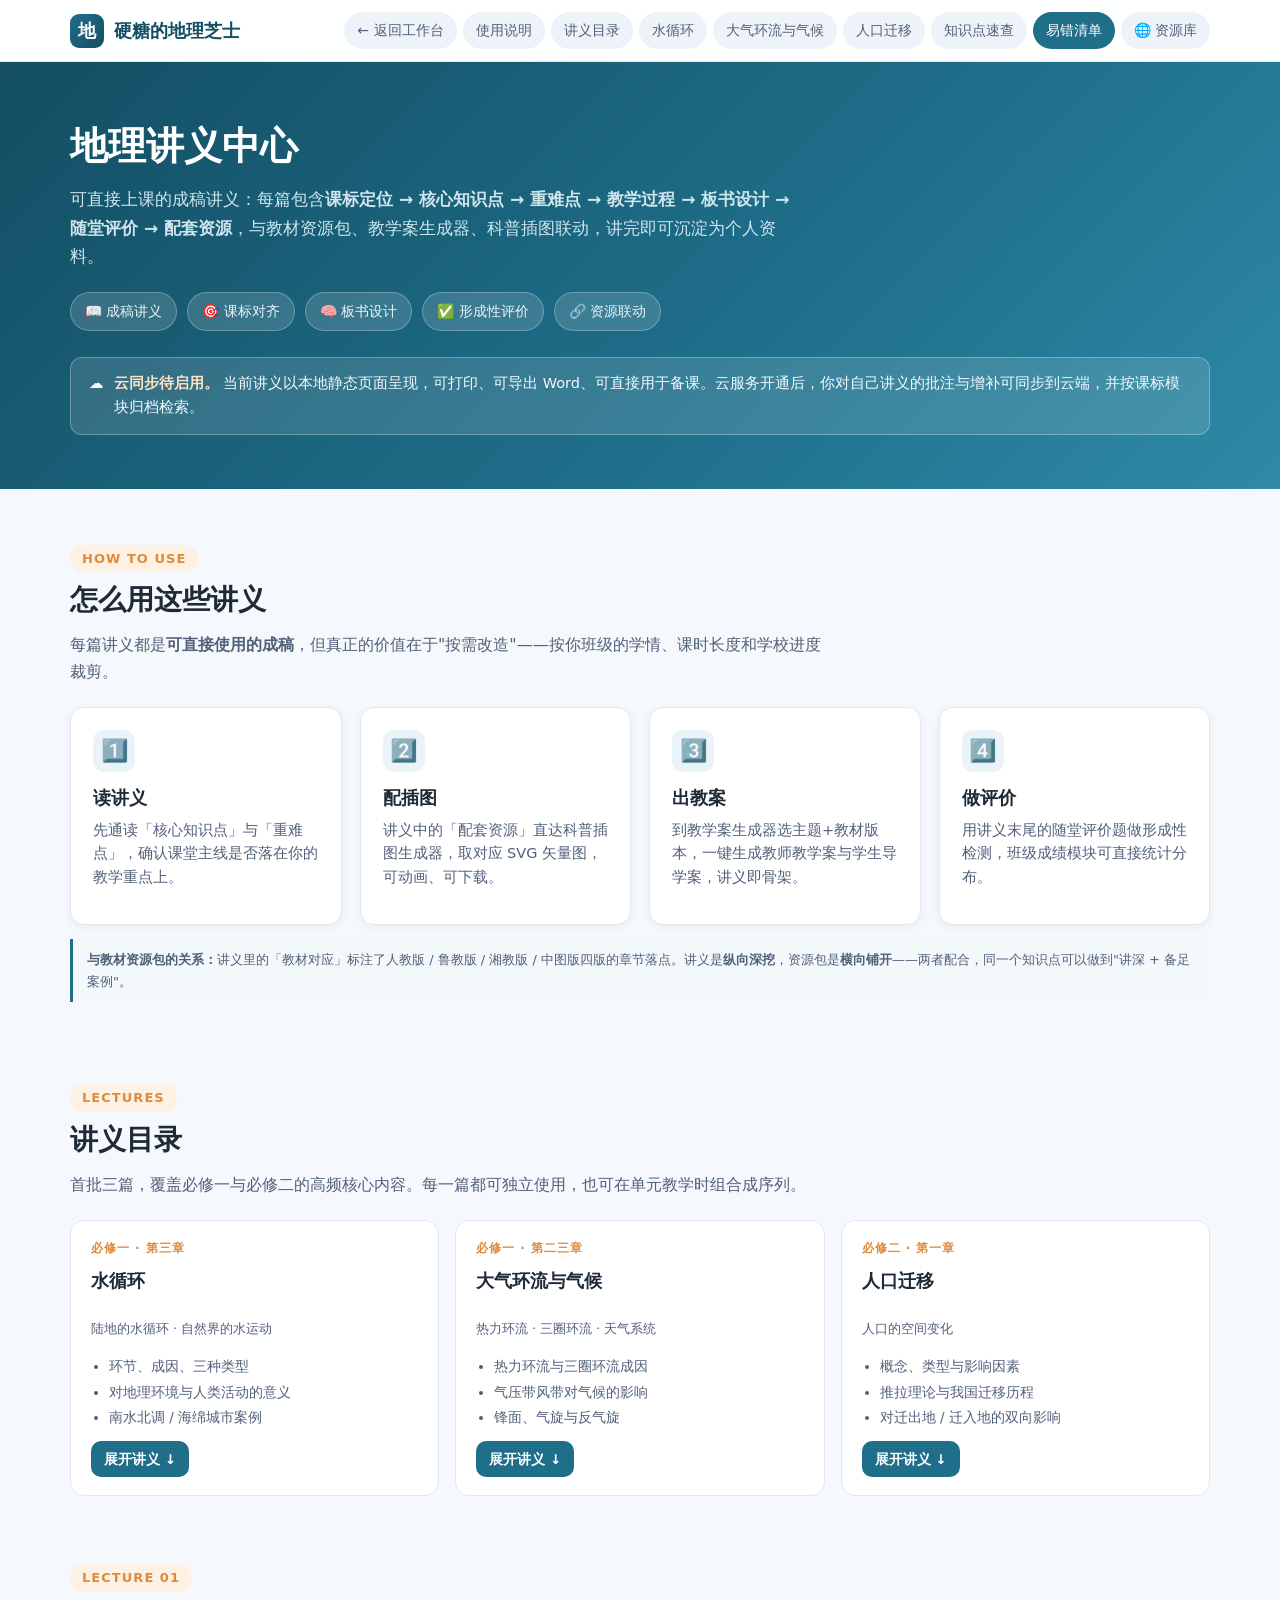
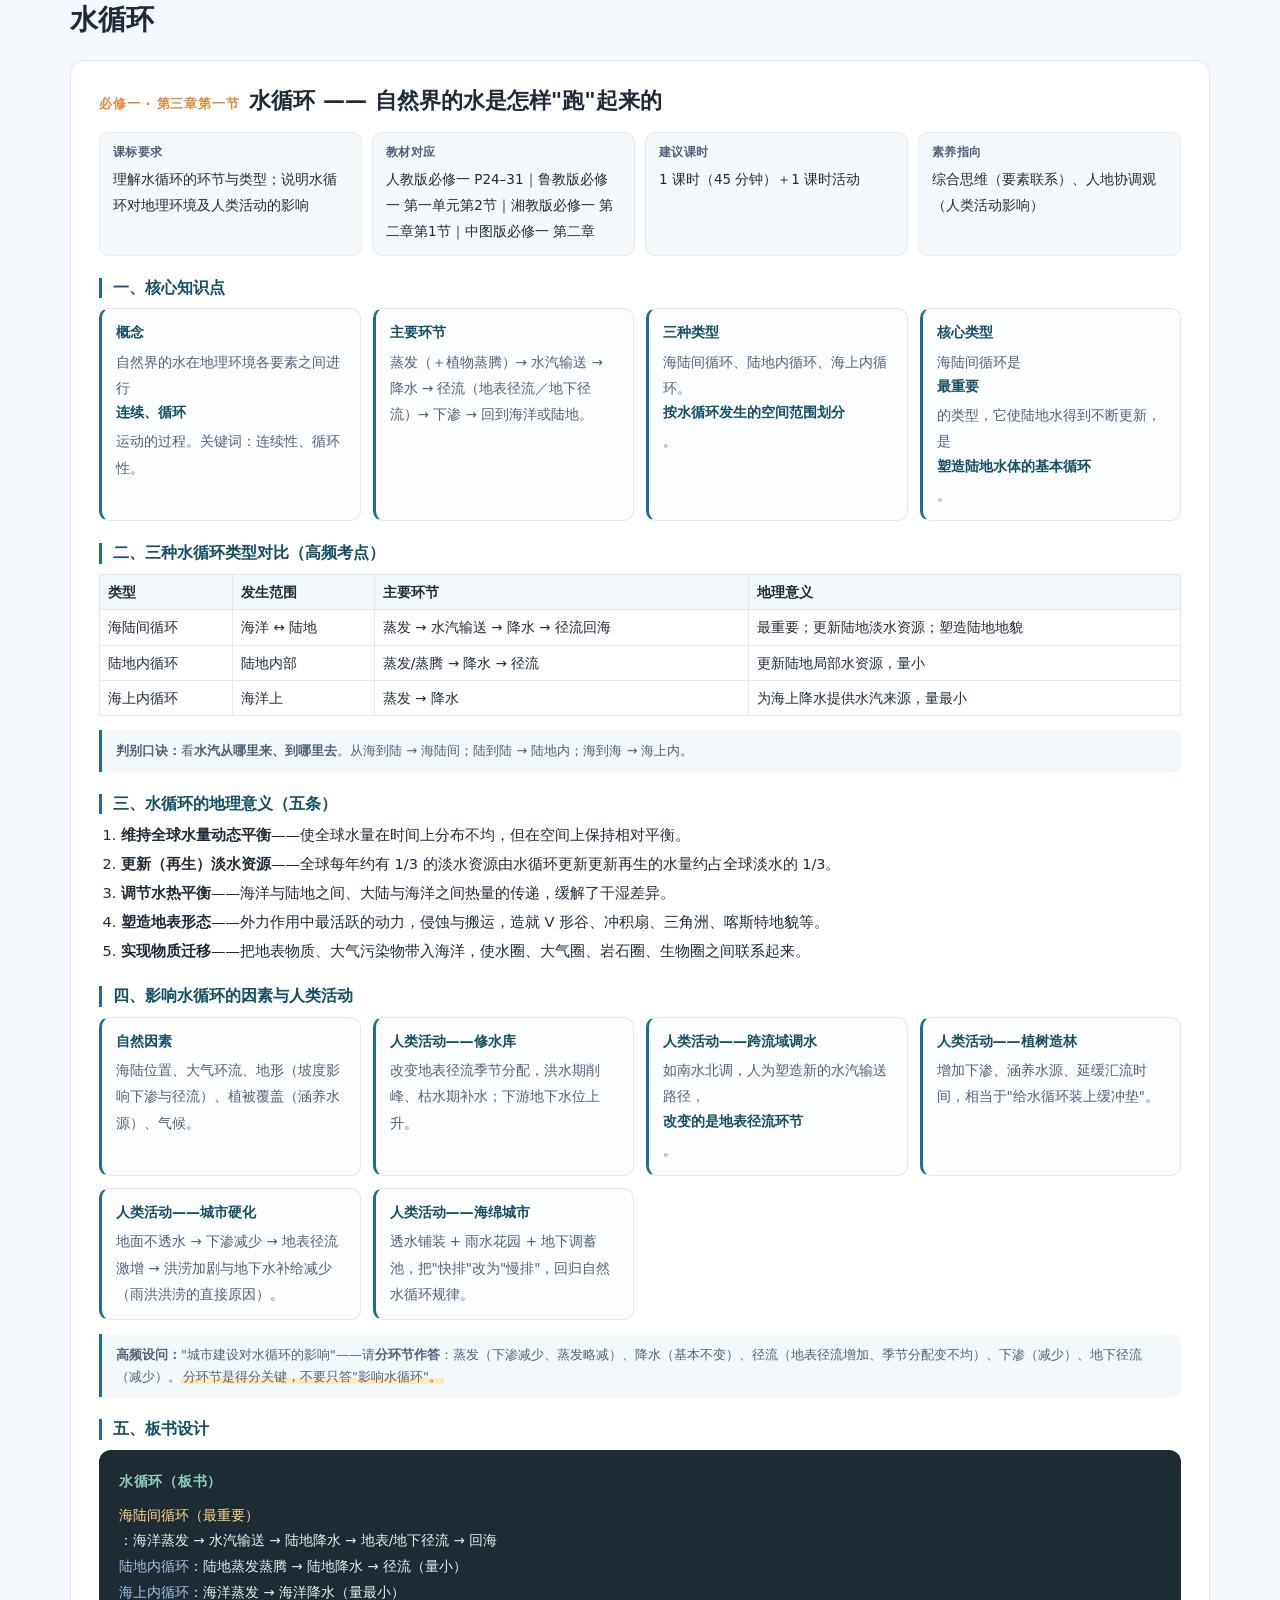
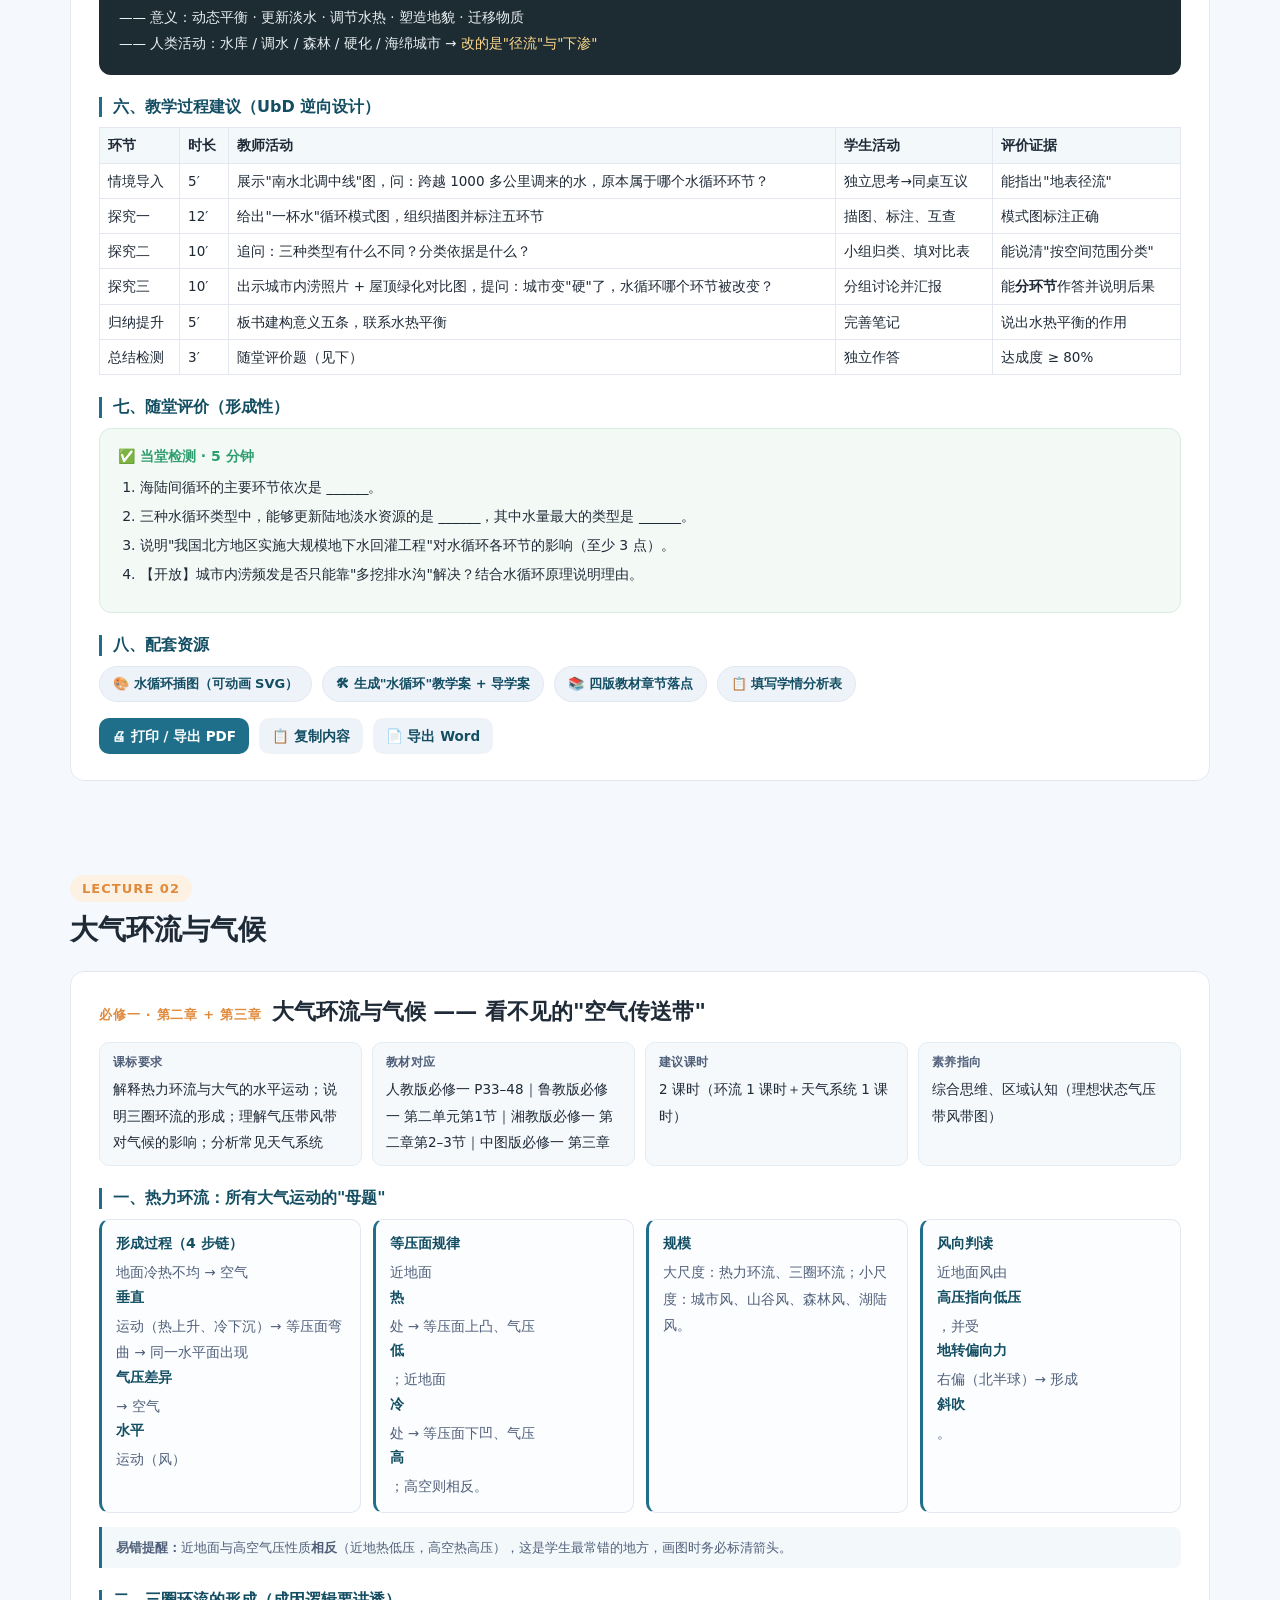
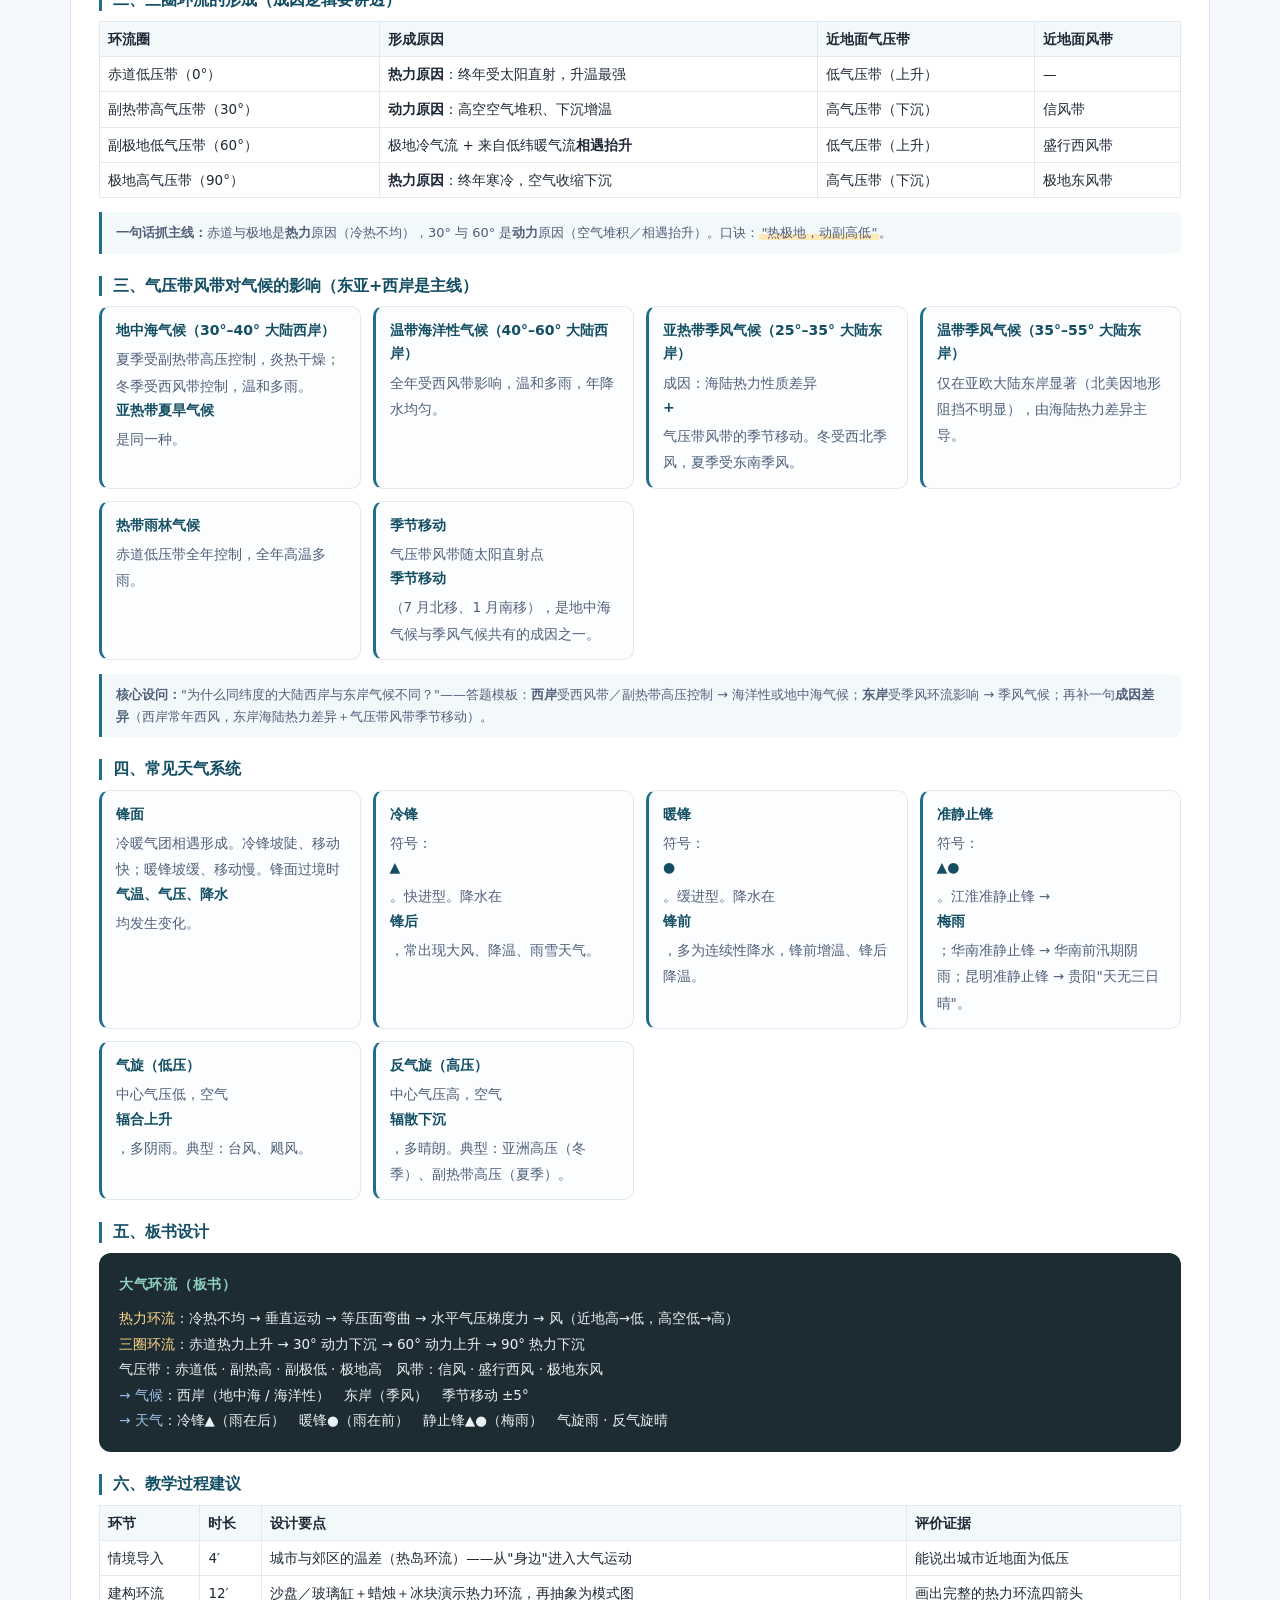
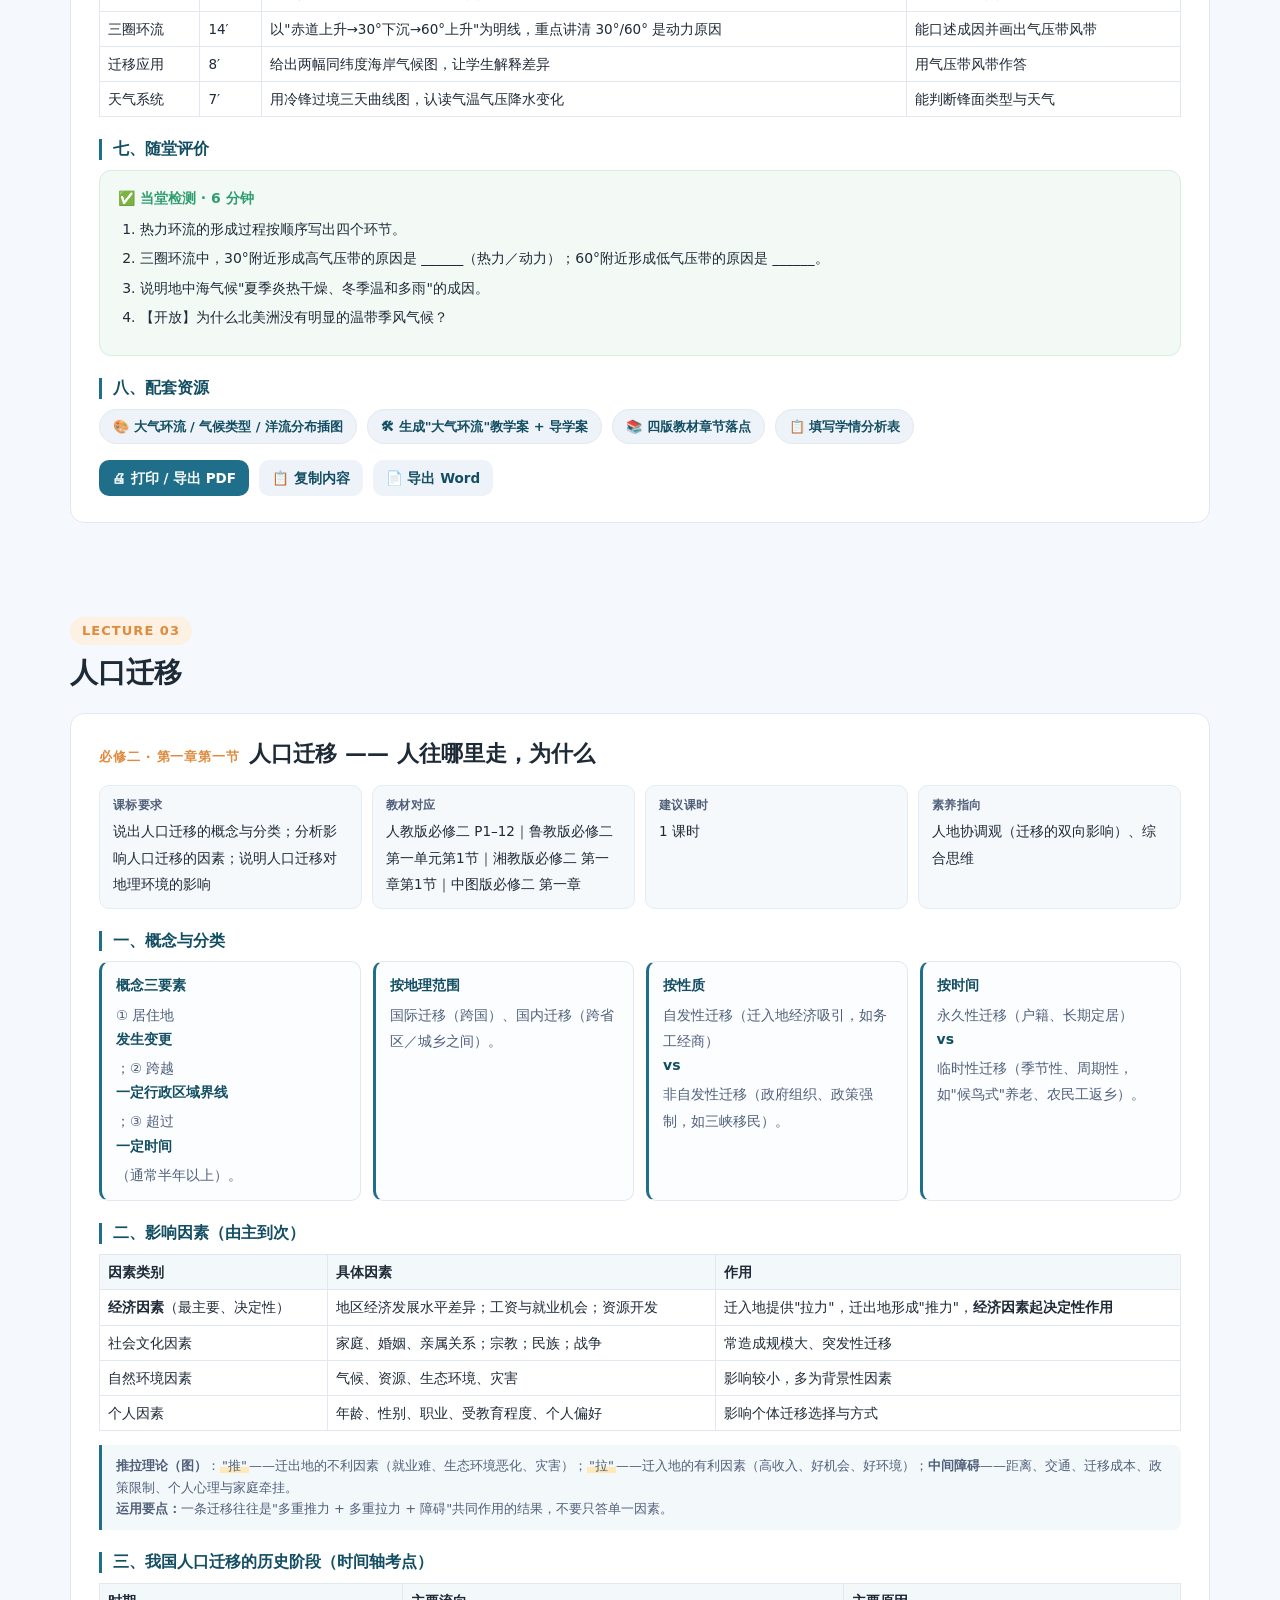
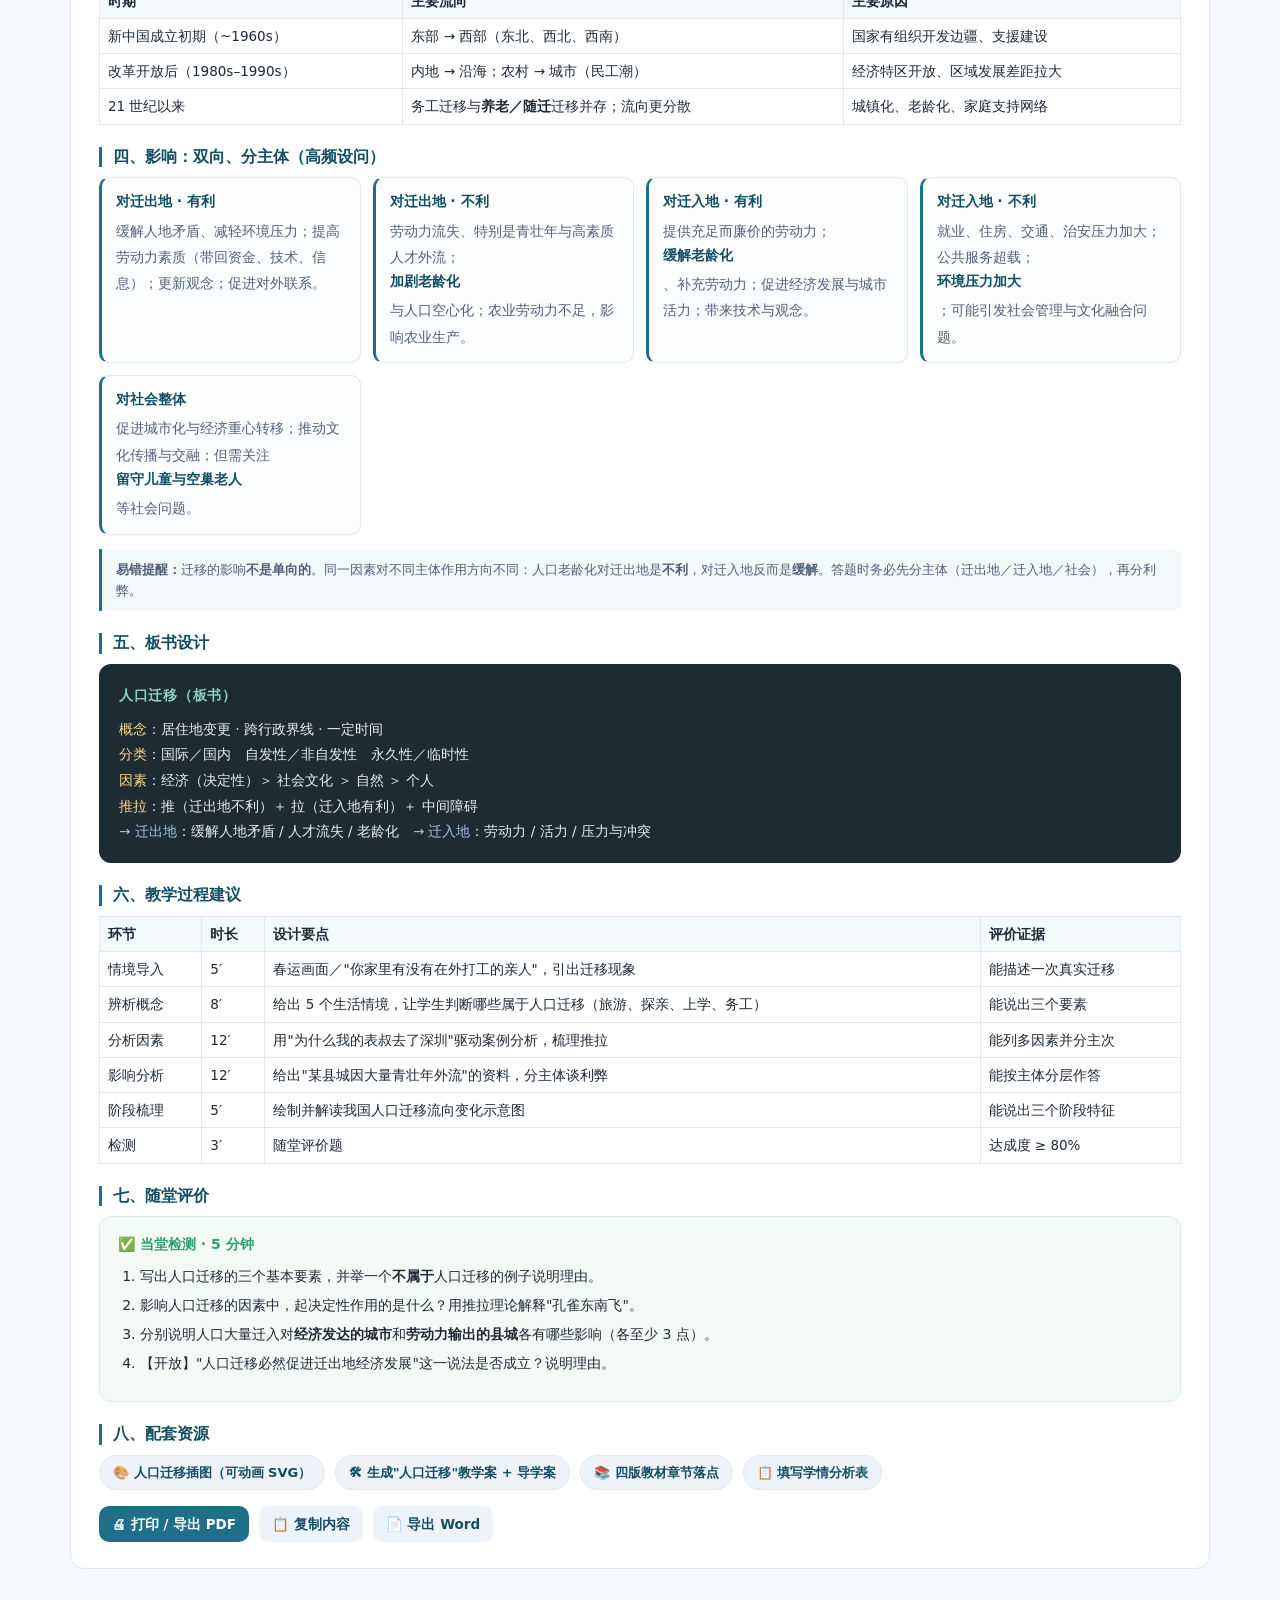
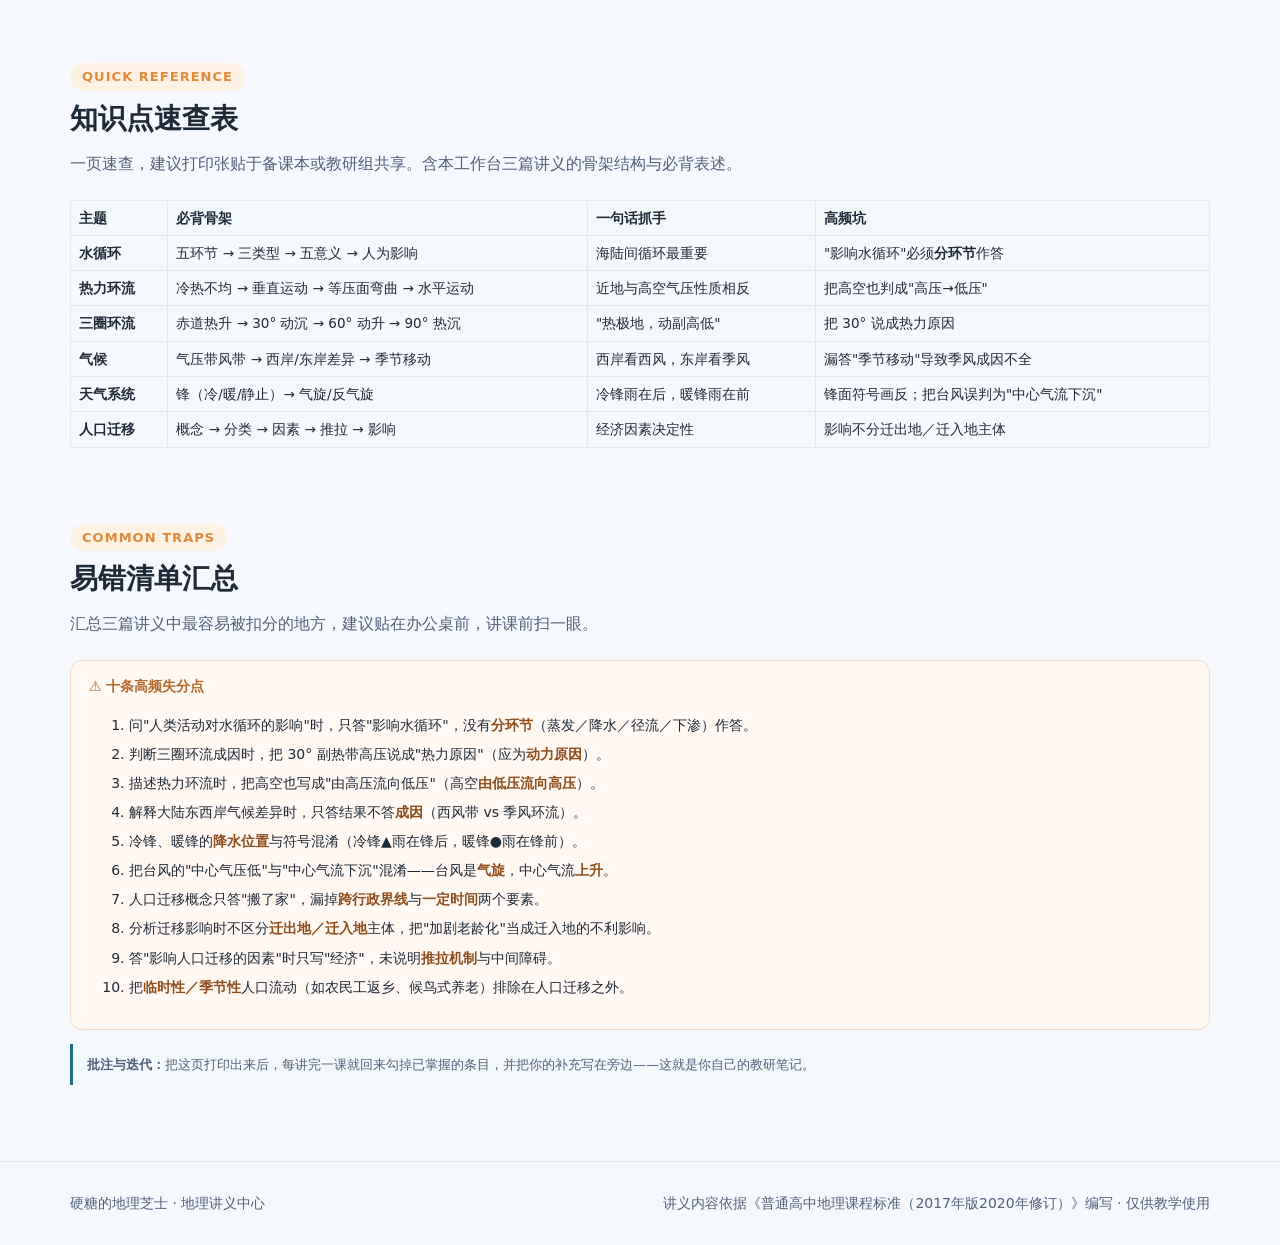
==== commit a3b2021c: "feat: 新增 GitHub 地理/地球科学资源库页面（互动·动图·教材数据·跨学科分类），并接入全站导航" ====
--- a/lecture-notes.html
+++ b/lecture-notes.html
@@ -21,6 +21,7 @@
       <a href="#ln3">人口迁移</a>
       <a href="#quick">知识点速查</a>
       <a href="#traps">易错清单</a>
+      <a href="resources.html">🌐 资源库</a>
     </nav>
   </div>
 </div>
